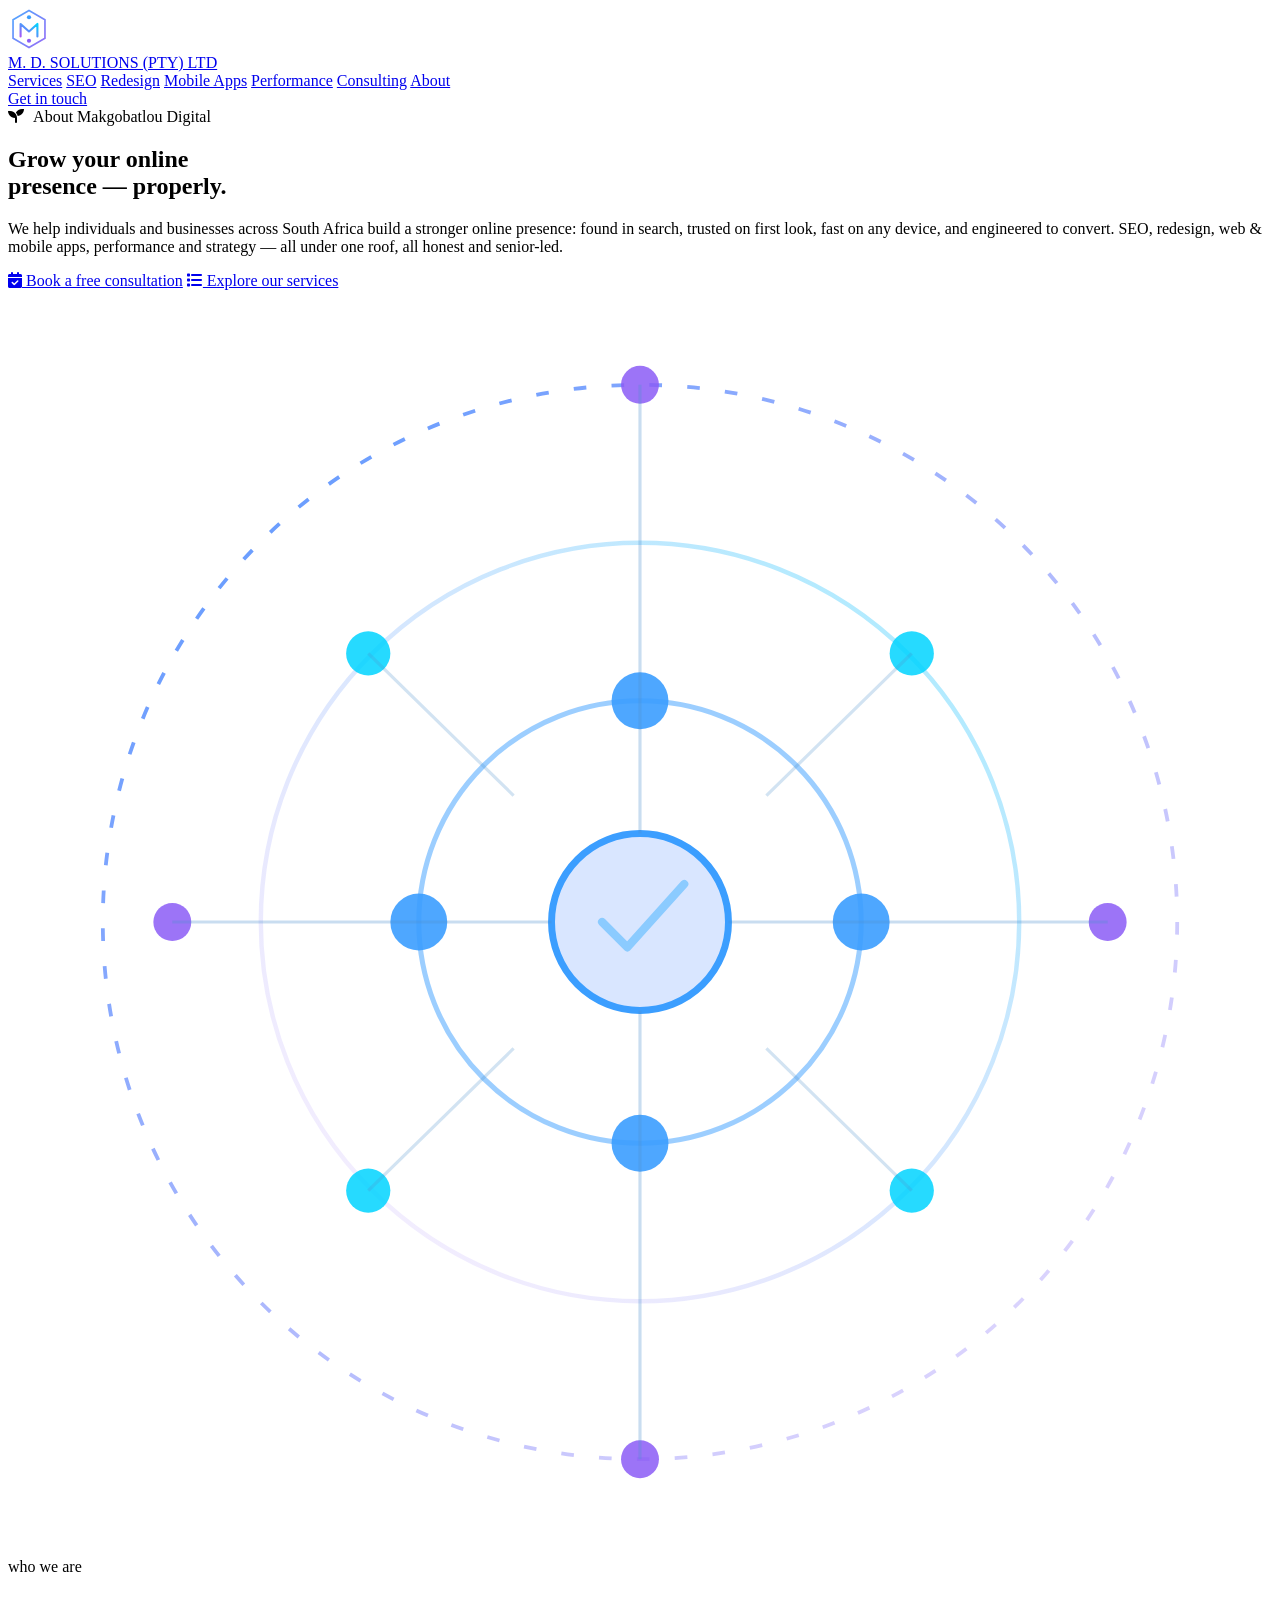
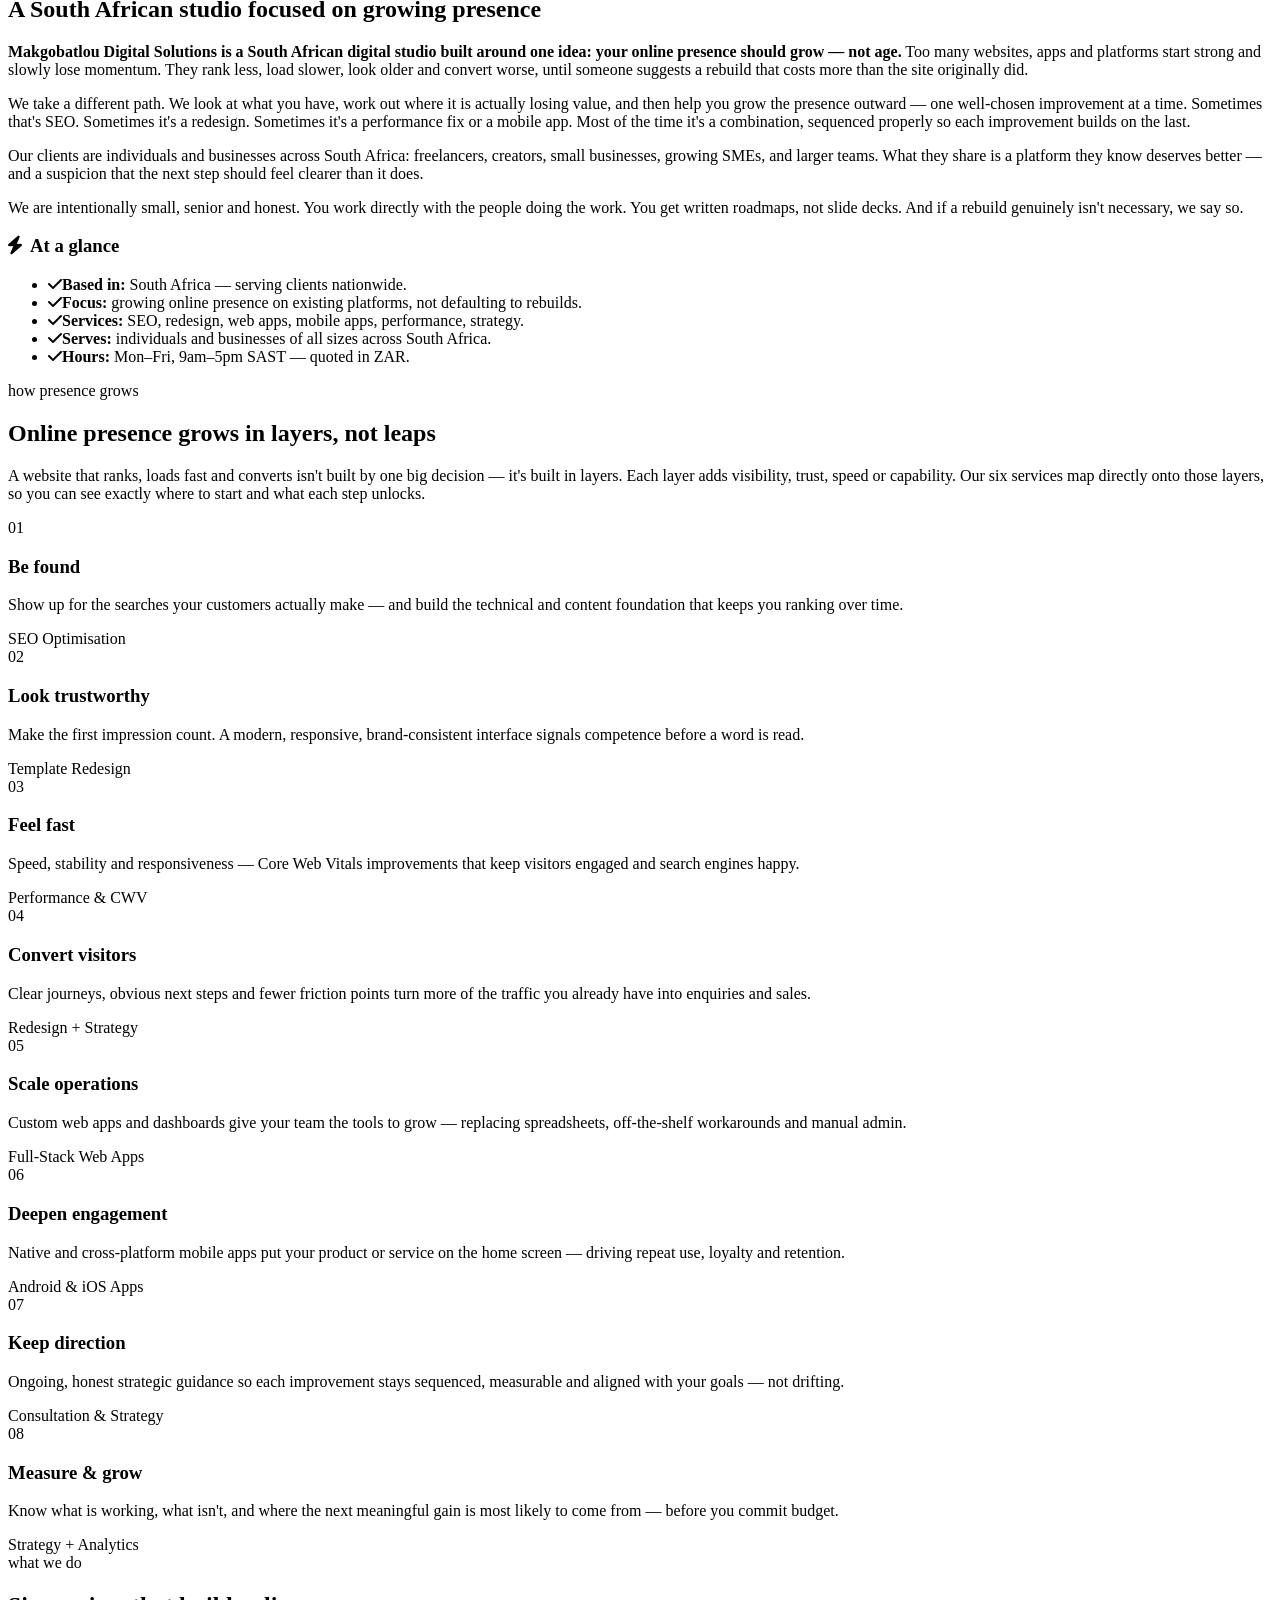
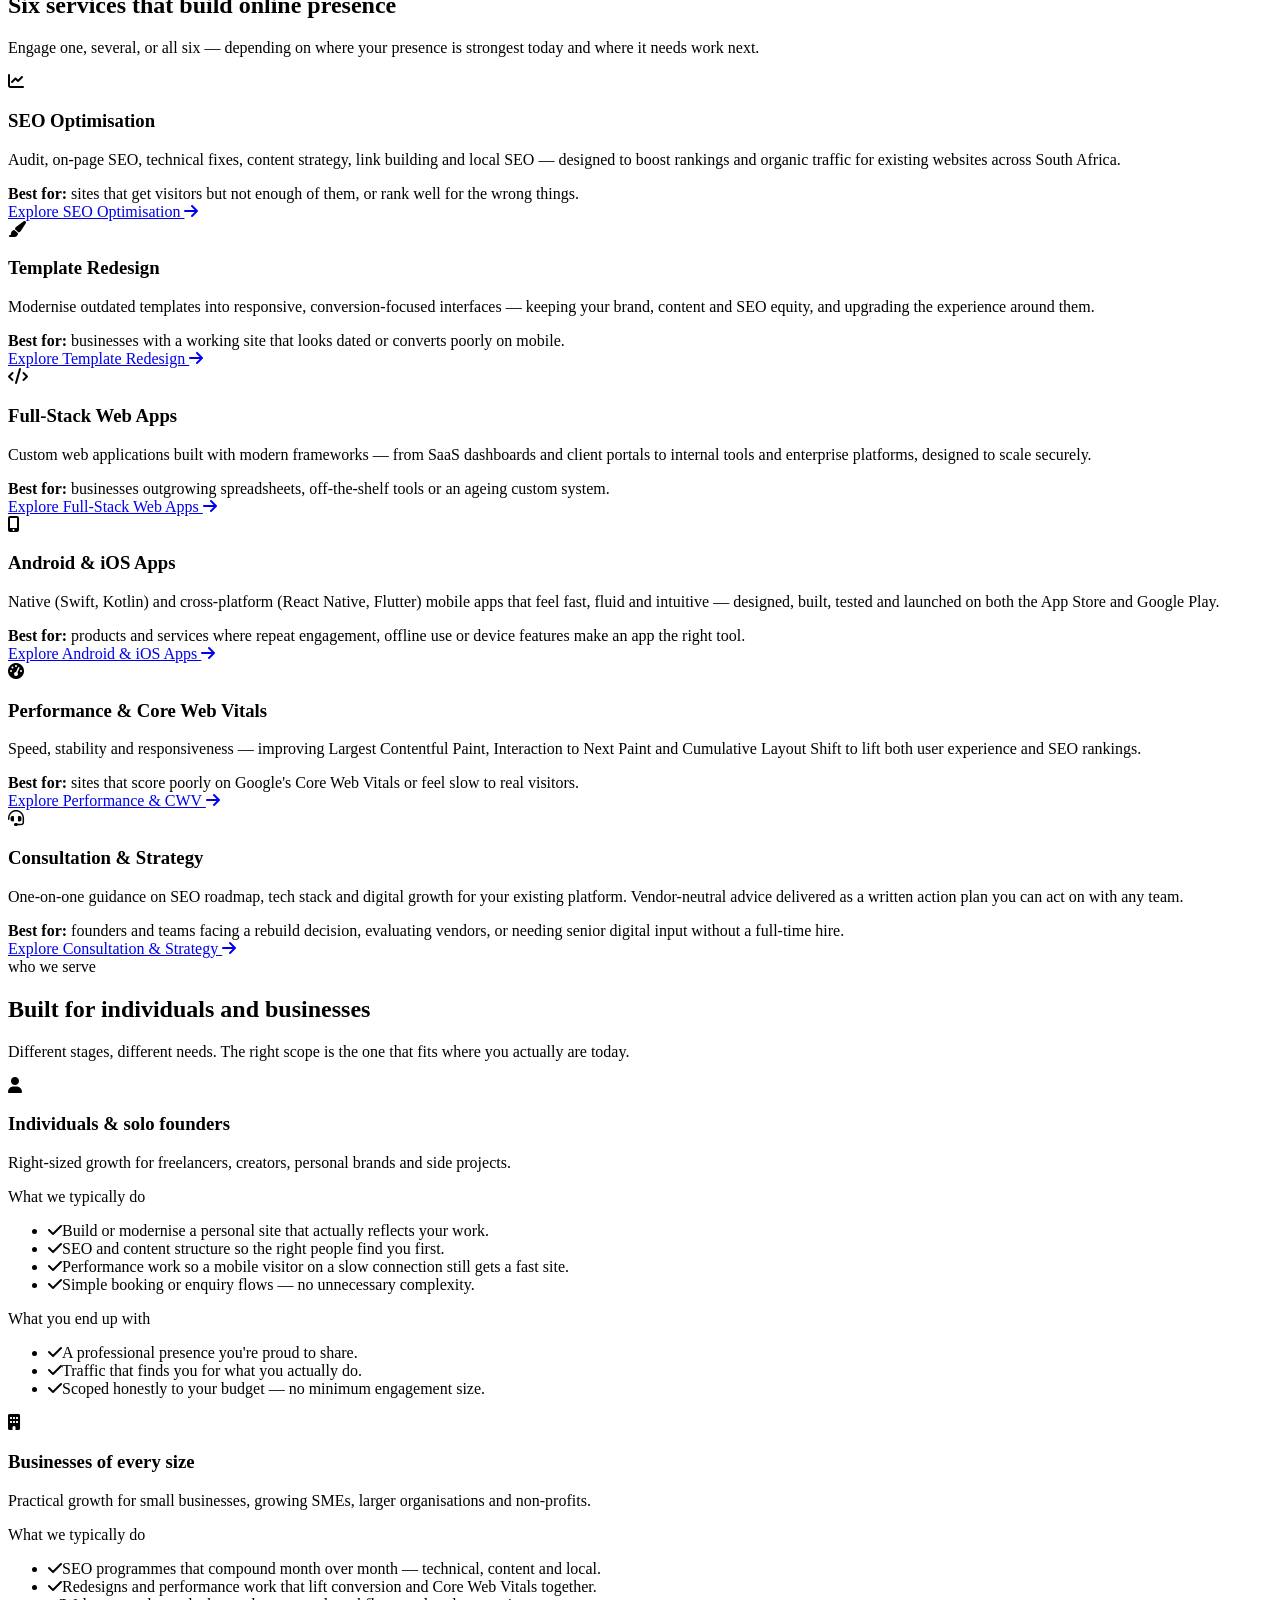
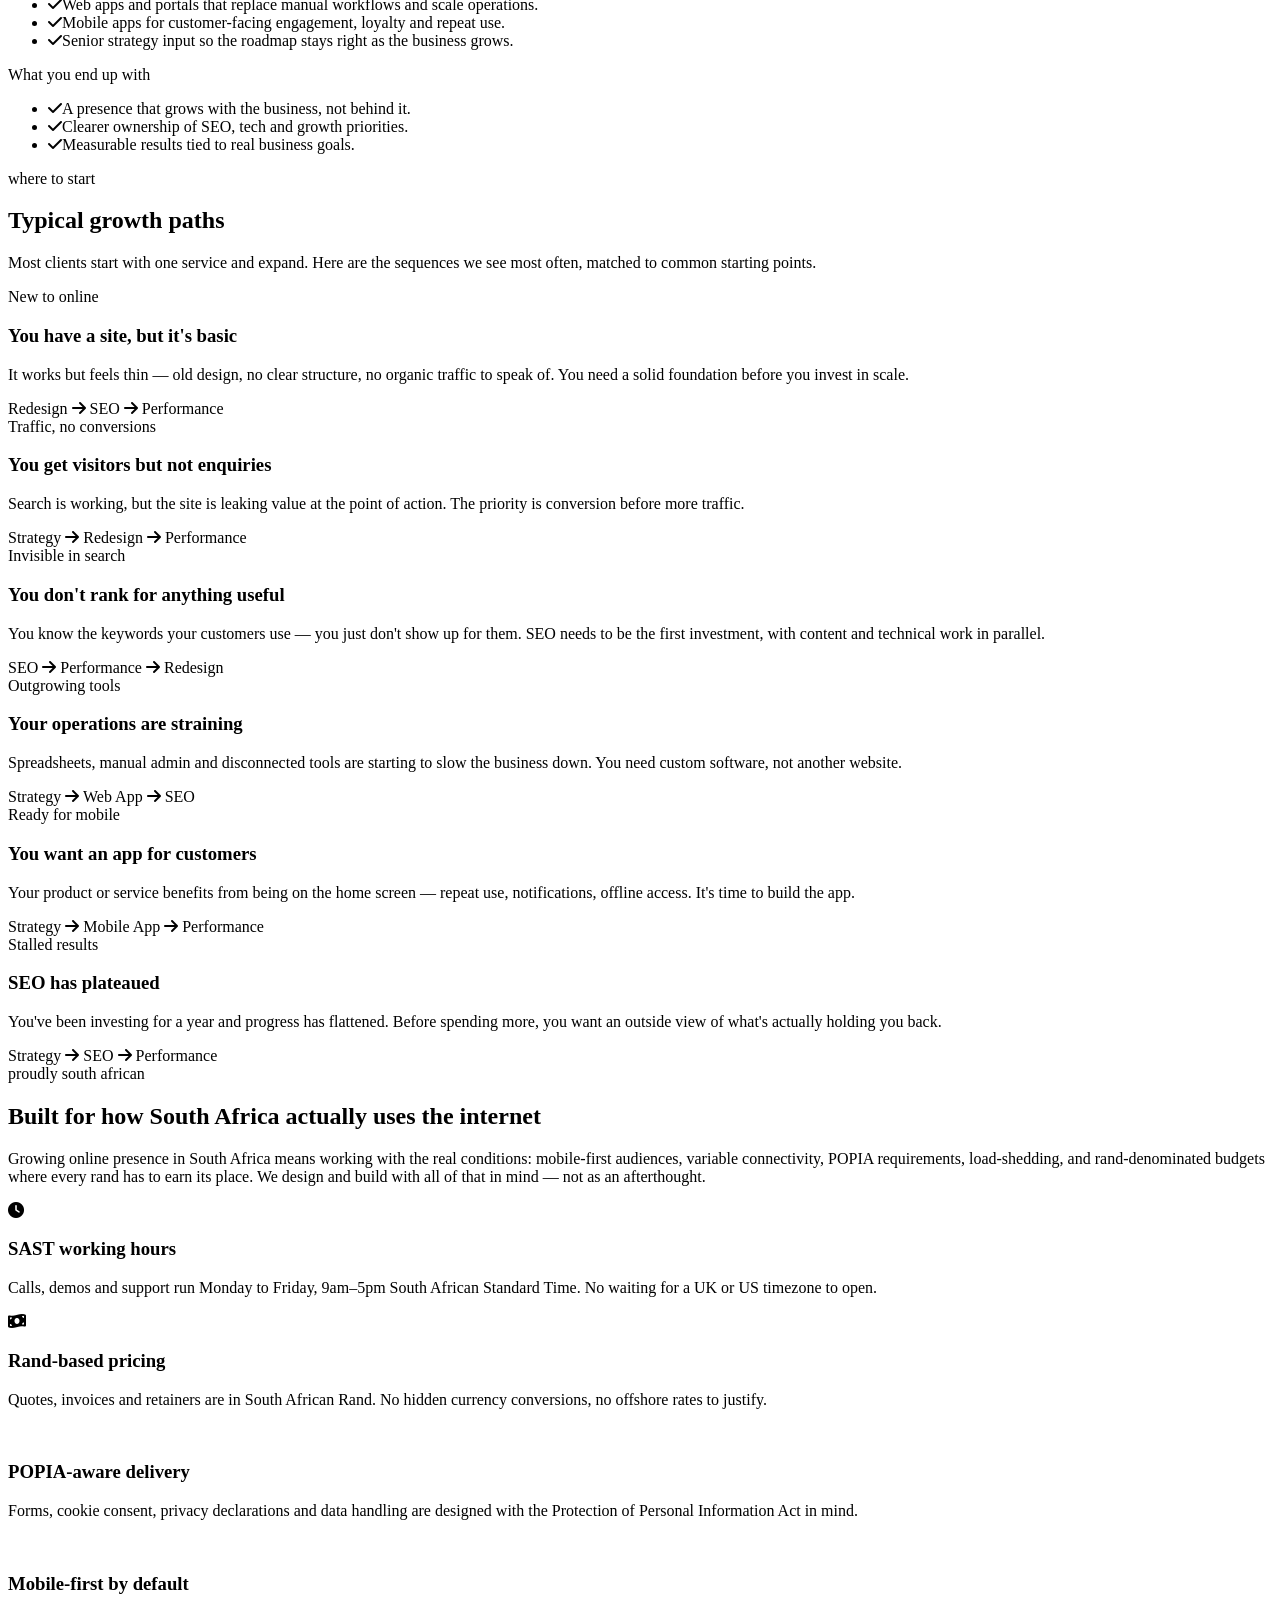
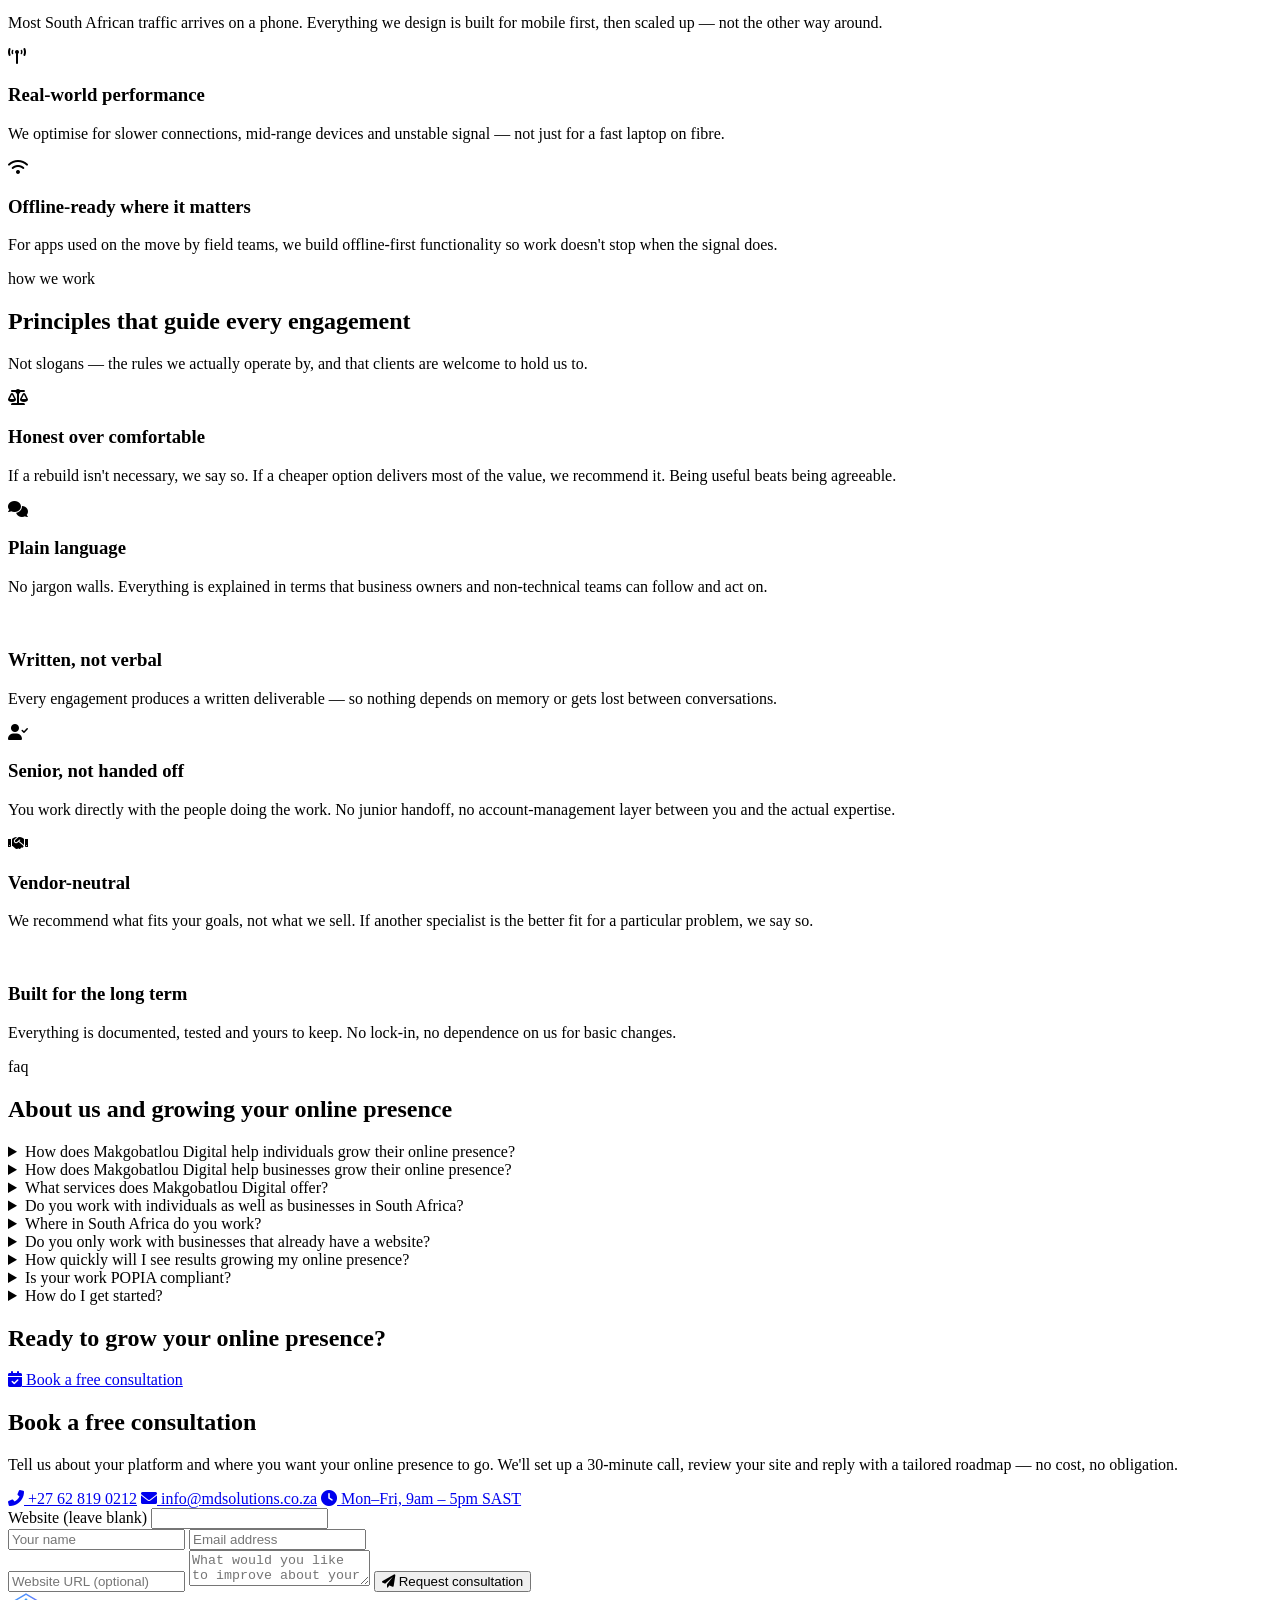
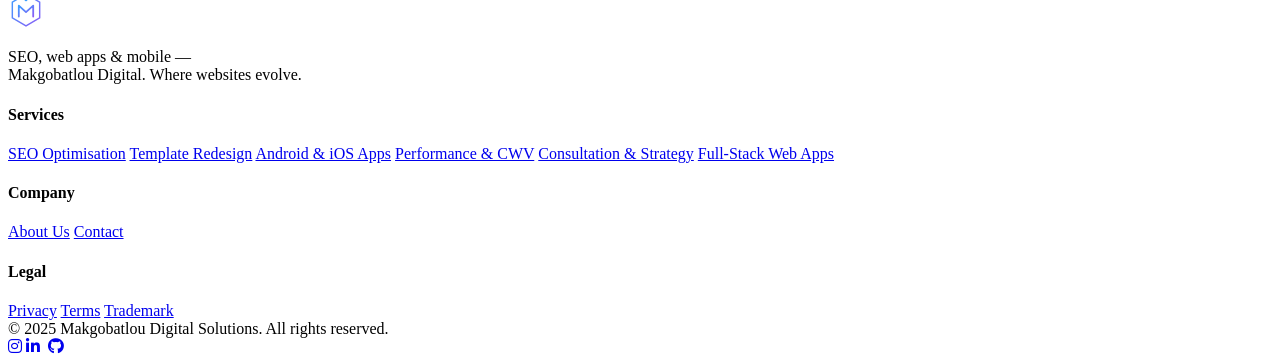
==== about-us.html @ 5294bc46 "Add files via upload" ====
<!DOCTYPE html>
<html lang="en">
<head>
  <meta charset="UTF-8">
  <meta name="viewport" content="width=device-width, initial-scale=1.0">

  <!-- ===== PRIMARY SEO ===== -->
  <title>M. D. SOLUTIONS | About Us | Grow Your Online Presence in South Africa </title>
  <meta name="description" content="Makgobatlou Digital helps individuals and businesses across South Africa grow their online presence — through SEO, redesign, web apps, mobile apps, performance and strategy. Honest advice, senior delivery, no unnecessary rebuilds.">
  <meta name="keywords" content="grow online presence South Africa, digital agency South Africa, SEO company South Africa, web development South Africa, mobile app development South Africa, online presence for small business South Africa, digital growth individuals businesses, Makgobatlou Digital">
  <meta name="author" content="Makgobatlou Digital Solutions">
  <meta name="robots" content="index, follow, max-image-preview:large, max-snippet:-1, max-video-preview:-1">
  <link rel="canonical" href="https://mdsolutions.co.za/about-us.html">
  <link rel="stylesheet" href="css/style.css">
  <meta name="theme-color" content="#080B12">

  <!-- ===== OPEN GRAPH ===== -->
  <meta property="og:type" content="website">
  <meta property="og:site_name" content="Makgobatlou Digital Solutions">
  <meta property="og:title" content="About Us — Grow Your Online Presence in South Africa">
  <meta property="og:description" content="We help individuals and businesses across South Africa grow their online presence through SEO, redesign, web apps, mobile apps, performance and strategy.">
  <meta property="og:url" content="https://mdsolutions.co.za/about-us.html">
  <meta property="og:image" content="https://mdsolutions.co.za/assets/og-about-us.jpg">
  <meta property="og:image:width" content="1200">
  <meta property="og:image:height" content="630">
  <meta property="og:image:alt" content="About Makgobatlou Digital — growing online presence for individuals and businesses in South Africa">
  <meta property="og:locale" content="en_ZA">

  <!-- ===== TWITTER CARD ===== -->
  <meta name="twitter:card" content="summary_large_image">
  <meta name="twitter:title" content="About Us — Grow Your Online Presence in South Africa">
  <meta name="twitter:description" content="SEO, redesign, web &amp; mobile apps, performance and strategy for individuals and businesses across South Africa.">
  <meta name="twitter:image" content="https://mdsolutions.co.za/assets/og-about-us.jpg">
  <meta name="twitter:image:alt" content="Makgobatlou Digital Solutions">

  <!-- ===== FONTS & ICONS ===== -->
  <link rel="preconnect" href="https://fonts.googleapis.com">
  <link rel="preconnect" href="https://fonts.gstatic.com" crossorigin>
  <link href="https://fonts.googleapis.com/css2?family=Inter:opsz,wght@14..32,400;14..32,500;14..32,600;14..32,700;14..32,800&display=swap" rel="stylesheet">
  <link rel="stylesheet" href="https://cdnjs.cloudflare.com/ajax/libs/font-awesome/6.0.0-beta3/css/all.min.css">    
   <link rel="stylesheet" href="css/style.css">
  <!-- ===== STRUCTURED DATA ===== -->
  <script type="application/ld+json">
  {
    "@context": "https://schema.org",
    "@graph": [
      {
        "@type": "Organization",
        "@id": "https://mdsolutions.co.za/#organization",
        "name": "Makgobatlou Digital Solutions",
        "alternateName": "Makgobatlou Digital",
        "url": "https://mdsolutions.co.za/",
        "logo": "https://mdsolutions.co.za/assets/logo.png",
        "email": "info@mdsolutions.co.za",
        "telephone": "+27-62-819-0212",
        "foundingDate": "2024",
        "description": "A South African digital studio helping individuals and businesses grow their online presence through SEO optimisation, template redesign, full-stack web apps, Android and iOS mobile apps, performance and Core Web Vitals optimisation, and one-on-one digital strategy consulting.",
        "slogan": "Where websites evolve — and online presence grows.",
        "areaServed": [
          { "@type": "Country", "name": "South Africa" },
          { "@type": "AdministrativeArea", "name": "Gauteng" },
          { "@type": "AdministrativeArea", "name": "Western Cape" },
          { "@type": "AdministrativeArea", "name": "KwaZulu-Natal" },
          { "@type": "AdministrativeArea", "name": "Eastern Cape" },
          { "@type": "AdministrativeArea", "name": "Free State" }
        ],
        "address": {
          "@type": "PostalAddress",
          "addressCountry": "ZA"
        },
        "contactPoint": [{
          "@type": "ContactPoint",
          "telephone": "+27-62-819-0212",
          "email": "info@mdsolutions.co.za",
          "contactType": "customer service",
          "areaServed": "ZA",
          "availableLanguage": ["en", "af"],
          "hoursAvailable": {
            "@type": "OpeningHoursSpecification",
            "dayOfWeek": ["Monday","Tuesday","Wednesday","Thursday","Friday"],
            "opens": "09:00",
            "closes": "17:00"
          }
        }]
      },
      {
        "@type": "WebSite",
        "@id": "https://mdsolutions.co.za/#website",
        "url": "https://mdsolutions.co.za/",
        "name": "Makgobatlou Digital Solutions",
        "publisher": { "@id": "https://mdsolutions.co.za/#organization" },
        "inLanguage": "en-ZA"
      },
      {
        "@type": "AboutPage",
        "@id": "https://mdsolutions.co.za/about-us.html#aboutpage",
        "url": "https://mdsolutions.co.za/about-us.html",
        "name": "About Us — Grow Your Online Presence in South Africa",
        "description": "Learn how Makgobatlou Digital helps individuals and businesses across South Africa grow their online presence through SEO, redesign, web apps, mobile apps, performance and strategy.",
        "isPartOf": { "@id": "https://mdsolutions.co.za/#website" },
        "about": { "@id": "https://mdsolutions.co.za/#organization" },
        "inLanguage": "en-ZA"
      },
      {
        "@type": "BreadcrumbList",
        "@id": "https://mdsolutions.co.za/about-us.html#breadcrumb",
        "itemListElement": [
          { "@type": "ListItem", "position": 1, "name": "Home", "item": "https://mdsolutions.co.za/" },
          { "@type": "ListItem", "position": 2, "name": "About Us", "item": "https://mdsolutions.co.za/about-us.html" }
        ]
      },
      {
        "@type": "Service",
        "@id": "https://mdsolutions.co.za/about-us.html#services",
        "name": "Online Presence Growth Services",
        "provider": { "@id": "https://mdsolutions.co.za/#organization" },
        "areaServed": "ZA",
        "audience": {
          "@type": "Audience",
          "audienceType": "Individuals, entrepreneurs, small businesses, SMEs and larger organisations in South Africa"
        },
        "hasOfferCatalog": {
          "@type": "OfferCatalog",
          "name": "Digital Services to Grow Online Presence",
          "itemListElement": [
            { "@type": "Offer", "itemOffered": { "@type": "Service", "name": "SEO Optimisation", "url": "https://mdsolutions.co.za/seo-optimisation.html" } },
            { "@type": "Offer", "itemOffered": { "@type": "Service", "name": "Template Redesign", "url": "https://mdsolutions.co.za/template-redesign.html" } },
            { "@type": "Offer", "itemOffered": { "@type": "Service", "name": "Full-Stack Web Apps" } },
            { "@type": "Offer", "itemOffered": { "@type": "Service", "name": "Android & iOS Apps", "url": "https://mdsolutions.co.za/mobile-apps.html" } },
            { "@type": "Offer", "itemOffered": { "@type": "Service", "name": "Performance & Core Web Vitals", "url": "https://mdsolutions.co.za/performance-core-web-vitals.html" } },
            { "@type": "Offer", "itemOffered": { "@type": "Service", "name": "Consultation & Strategy", "url": "https://mdsolutions.co.za/consultation-strategy.html" } }
          ]
        }
      },
      {
        "@type": "FAQPage",
        "@id": "https://mdsolutions.co.za/about-us.html#faq",
        "mainEntity": [
          {
            "@type": "Question",
            "name": "How does Makgobatlou Digital help individuals grow their online presence?",
            "acceptedAnswer": { "@type": "Answer", "text": "For individuals and solo entrepreneurs, we typically start with a stronger, faster personal website — SEO to help the right people find it, a clean redesign to make the first impression count, and performance work so visitors stay. Later we can add content strategy, app or booking functionality as the presence grows. Engagements are scoped to fit individual budgets, with no minimum business size." }
          },
          {
            "@type": "Question",
            "name": "How does Makgobatlou Digital help businesses grow their online presence?",
            "acceptedAnswer": { "@type": "Answer", "text": "For businesses, we work across the full online presence stack: SEO to be found, redesign to convert, web apps to scale operations, mobile apps for repeat engagement, performance work to keep visitors happy, and strategy to sequence it all. We start with a consultation and roadmap, then deliver the highest-impact work first." }
          },
          {
            "@type": "Question",
            "name": "What services does Makgobatlou Digital offer?",
            "acceptedAnswer": { "@type": "Answer", "text": "SEO optimisation, template redesign, full-stack web app development, Android and iOS app development, performance and Core Web Vitals optimisation, and one-on-one consultation and strategy. Each service can be engaged independently or combined as part of a broader growth plan." }
          },
          {
            "@type": "Question",
            "name": "Do you work with individuals as well as businesses in South Africa?",
            "acceptedAnswer": { "@type": "Answer", "text": "Yes. We work with freelancers, creators, solo entrepreneurs and personal brands as well as small businesses, growing SMEs, larger organisations and non-profits across South Africa. Each engagement is scoped to fit the client's stage, goals and budget." }
          },
          {
            "@type": "Question",
            "name": "Where in South Africa do you work?",
            "acceptedAnswer": { "@type": "Answer", "text": "We work with clients nationwide — including Gauteng, the Western Cape, KwaZulu-Natal, the Eastern Cape and the Free State. Most work is delivered remotely via video calls and shared documents, with in-person sessions arranged by appointment for clients who prefer them." }
          },
          {
            "@type": "Question",
            "name": "Do you only work with businesses that already have a website?",
            "acceptedAnswer": { "@type": "Answer", "text": "No. Most of our work focuses on improving existing platforms, but we also build new websites, web apps and mobile apps from scratch when that is genuinely the right path. If you do not have a site yet, a free consultation will help clarify what you need first and what can wait." }
          },
          {
            "@type": "Question",
            "name": "How quickly will I see results growing my online presence?",
            "acceptedAnswer": { "@type": "Answer", "text": "Design, speed and conversion improvements are often visible within weeks. SEO changes typically show meaningful movement in 3 to 6 months, depending on competition and the site's current health. App and web-app builds take 8 to 16 weeks depending on scope. We are honest about timelines up front." }
          },
          {
            "@type": "Question",
            "name": "Is your work POPIA compliant?",
            "acceptedAnswer": { "@type": "Answer", "text": "Yes. All work we deliver — websites, apps, forms and data handling — is designed with the Protection of Personal Information Act (POPIA) in mind, from privacy declarations and cookie consent to secure storage of personal information and adherence to data-minimisation principles." }
          },
          {
            "@type": "Question",
            "name": "How do I get started?",
            "acceptedAnswer": { "@type": "Answer", "text": "Book a free 30-minute consultation through our website, call +27 62 819 0212, or email info@mdsolutions.co.za. There is no cost and no obligation. The first call is used to understand your platform, where you want to take your online presence, and whether we are the right fit." }
          }
        ]
      }
    ]
  }
  </script>


</head>
<body>
  <div class="bg-glow" aria-hidden="true"></div>

  <!-- ===== HEADER ===== -->
  <header>
    <div class="container">
      <nav class="navbar" aria-label="Primary navigation">
        <a href="index.html" class="logo" aria-label="Makgobatlou Digital Solutions home">
          <div class="logo-mark">
            <svg width="42" height="42" viewBox="0 0 100 100" fill="none" xmlns="http://www.w3.org/2000/svg" role="img" aria-label="Makgobatlou Digital logo">
              <defs>
                <linearGradient id="logoGrad" x1="0%" y1="0%" x2="100%" y2="100%">
                  <stop offset="0%" stop-color="#3B9EFF" />
                  <stop offset="100%" stop-color="#8B5CF6" />
                </linearGradient>
                <linearGradient id="logoGrad2" x1="100%" y1="0%" x2="0%" y2="100%">
                  <stop offset="0%" stop-color="#00D4FF" />
                  <stop offset="100%" stop-color="#A855F7" />
                </linearGradient>
              </defs>
              <path d="M50 6 L88 28 L88 72 L50 94 L12 72 L12 28 Z" stroke="url(#logoGrad)" stroke-width="4" fill="none" opacity="0.9"/>
              <path d="M30 68 L30 38 L50 56 L70 38 L70 68" stroke="url(#logoGrad2)" stroke-width="5" stroke-linecap="round" stroke-linejoin="round" fill="none"/>
              <circle cx="50" cy="22" r="5" fill="#3B9EFF" />
              <circle cx="50" cy="78" r="5" fill="#8B5CF6" />
            </svg>
          </div>
          <div class="logo-text">
            M. D. SOLUTIONS (PTY) LTD
          </div>
        </a>
        <div class="nav-links">
          <a href="index.html#services">Services</a>
          <a href="seo-optimisation.html">SEO</a>
          <a href="template-redesign.html">Redesign</a>
          <a href="mobile-apps.html">Mobile Apps</a>
          <a href="performance-core-web-vitals.html">Performance</a>
          <a href="consultation-strategy.html">Consulting</a>
          <a href="about-us.html">About</a>
        </div>
        <a href="index.html#consult" class="btn-outline">Get in touch</a>
      </nav>
    </div>
  </header>

  <main>
    <!-- ===== HERO ===== -->
    <div class="container">
      <section class="ab-hero" aria-labelledby="ab-hero-title">
        <div class="ab-hero-content">
          <div class="ab-hero-badge">
            <i class="fas fa-seedling" aria-hidden="true" style="margin-right: 6px;"></i> About Makgobatlou Digital
          </div>
          <h1 class="ab-hero-title" id="ab-hero-title">
            <span class="gradient-text">Grow your online</span><br>
            presence — properly.
          </h1>
          <p class="ab-hero-desc">
            We help individuals and businesses across South Africa build a stronger online presence: found in search, trusted on first look, fast on any device, and engineered to convert. SEO, redesign, web &amp; mobile apps, performance and strategy — all under one roof, all honest and senior-led.
          </p>
          <div class="hero-buttons">
            <a href="index.html#consult" class="btn-primary"><i class="fas fa-calendar-check" aria-hidden="true"></i> Book a free consultation</a>
            <a href="#services" class="btn-secondary"><i class="fas fa-list" aria-hidden="true"></i> Explore our services</a>
          </div>
        </div>
        <div class="ab-hero-visual">
          <svg class="ab-hero-svg" viewBox="0 0 400 400" fill="none" xmlns="http://www.w3.org/2000/svg" role="img" aria-label="Illustration of an online presence growing outward from a central point through search, design, app, performance and strategy layers">
            <defs>
              <linearGradient id="abGrad1" x1="0" y1="0" x2="1" y2="1">
                <stop offset="0%" stop-color="#0066FF" stop-opacity="0.7"/>
                <stop offset="100%" stop-color="#8B5CF6" stop-opacity="0.2"/>
              </linearGradient>
              <linearGradient id="abGrad2" x1="1" y1="0" x2="0" y2="1">
                <stop offset="0%" stop-color="#00D4FF" stop-opacity="0.5"/>
                <stop offset="100%" stop-color="#A855F7" stop-opacity="0.1"/>
              </linearGradient>
            </defs>
            <!-- three growth rings -->
            <circle cx="200" cy="200" r="170" stroke="url(#abGrad1)" stroke-width="1.2" fill="none" stroke-dasharray="4 8"/>
            <circle cx="200" cy="200" r="120" stroke="url(#abGrad2)" stroke-width="1.4" fill="none" opacity="0.75"/>
            <circle cx="200" cy="200" r="70" stroke="#3B9EFF" stroke-width="1.6" fill="none" opacity="0.5"/>
            <!-- core -->
            <circle cx="200" cy="200" r="28" fill="rgba(0,90,255,0.15)" stroke="#3B9EFF" stroke-width="2.2"/>
            <path d="M188 200 L196 208 L214 188" stroke="#8BCBFF" stroke-width="2.6" stroke-linecap="round" stroke-linejoin="round" fill="none"/>
            <!-- inner ring nodes -->
            <circle cx="200" cy="130" r="9" fill="#3B9EFF" opacity="0.9"/>
            <circle cx="270" cy="200" r="9" fill="#3B9EFF" opacity="0.9"/>
            <circle cx="200" cy="270" r="9" fill="#3B9EFF" opacity="0.9"/>
            <circle cx="130" cy="200" r="9" fill="#3B9EFF" opacity="0.9"/>
            <!-- middle ring nodes -->
            <circle cx="286" cy="115" r="7" fill="#00D4FF" opacity="0.85"/>
            <circle cx="286" cy="285" r="7" fill="#00D4FF" opacity="0.85"/>
            <circle cx="114" cy="285" r="7" fill="#00D4FF" opacity="0.85"/>
            <circle cx="114" cy="115" r="7" fill="#00D4FF" opacity="0.85"/>
            <!-- outer ring nodes -->
            <circle cx="200" cy="30" r="6" fill="#8B5CF6" opacity="0.85"/>
            <circle cx="348" cy="200" r="6" fill="#8B5CF6" opacity="0.85"/>
            <circle cx="200" cy="370" r="6" fill="#8B5CF6" opacity="0.85"/>
            <circle cx="52" cy="200" r="6" fill="#8B5CF6" opacity="0.85"/>
            <!-- radial lines -->
            <path d="M200 172 L200 30 M228 200 L348 200 M200 228 L200 370 M172 200 L52 200"
                  stroke="#4D8FCC" stroke-width="1" opacity="0.3"/>
            <path d="M240 160 L286 115 M240 240 L286 285 M160 240 L114 285 M160 160 L114 115"
                  stroke="#4D8FCC" stroke-width="1" opacity="0.25"/>
          </svg>
        </div>
      </section>
    </div>

    <!-- ===== STORY ===== -->
    <div class="container">
      <section class="story-section" aria-labelledby="story-title">
        <div class="section-label">who we are</div>
        <h2 class="section-title" id="story-title">A South African studio focused on growing presence</h2>
        <div class="story-grid">
          <div class="story-text">
            <p>
              <strong>Makgobatlou Digital Solutions is a South African digital studio built around one idea: your online presence should grow — not age.</strong> Too many websites, apps and platforms start strong and slowly lose momentum. They rank less, load slower, look older and convert worse, until someone suggests a rebuild that costs more than the site originally did.
            </p>
            <p>
              We take a different path. We look at what you have, work out where it is actually losing value, and then help you grow the presence outward — one well-chosen improvement at a time. Sometimes that's SEO. Sometimes it's a redesign. Sometimes it's a performance fix or a mobile app. Most of the time it's a combination, sequenced properly so each improvement builds on the last.
            </p>
            <p>
              Our clients are individuals and businesses across South Africa: freelancers, creators, small businesses, growing SMEs, and larger teams. What they share is a platform they know deserves better — and a suspicion that the next step should feel clearer than it does.
            </p>
            <p>
              We are intentionally small, senior and honest. You work directly with the people doing the work. You get written roadmaps, not slide decks. And if a rebuild genuinely isn't necessary, we say so.
            </p>
          </div>
          <aside class="story-aside" aria-label="Company at a glance">
            <h3><i class="fas fa-bolt" aria-hidden="true" style="margin-right:8px;"></i>At a glance</h3>
            <ul>
              <li><i class="fas fa-check" aria-hidden="true"></i><span><strong>Based in:</strong> South Africa — serving clients nationwide.</span></li>
              <li><i class="fas fa-check" aria-hidden="true"></i><span><strong>Focus:</strong> growing online presence on existing platforms, not defaulting to rebuilds.</span></li>
              <li><i class="fas fa-check" aria-hidden="true"></i><span><strong>Services:</strong> SEO, redesign, web apps, mobile apps, performance, strategy.</span></li>
              <li><i class="fas fa-check" aria-hidden="true"></i><span><strong>Serves:</strong> individuals and businesses of all sizes across South Africa.</span></li>
              <li><i class="fas fa-check" aria-hidden="true"></i><span><strong>Hours:</strong> Mon–Fri, 9am–5pm SAST — quoted in ZAR.</span></li>
            </ul>
          </aside>
        </div>
      </section>
    </div>

    <!-- ===== GROWTH FRAMEWORK ===== -->
    <div class="container">
      <section class="framework-section" aria-labelledby="framework-title">
        <div class="framework-intro">
          <div class="section-label">how presence grows</div>
          <h2 id="framework-title">Online presence grows in layers, not leaps</h2>
          <p>
            A website that ranks, loads fast and converts isn't built by one big decision — it's built in layers. Each layer adds visibility, trust, speed or capability. Our six services map directly onto those layers, so you can see exactly where to start and what each step unlocks.
          </p>
        </div>
        <div class="framework-grid">
          <article class="framework-step">
            <div class="framework-step-number" aria-hidden="true">01</div>
            <h3>Be found</h3>
            <p>Show up for the searches your customers actually make — and build the technical and content foundation that keeps you ranking over time.</p>
            <span class="step-service">SEO Optimisation</span>
          </article>
          <article class="framework-step">
            <div class="framework-step-number" aria-hidden="true">02</div>
            <h3>Look trustworthy</h3>
            <p>Make the first impression count. A modern, responsive, brand-consistent interface signals competence before a word is read.</p>
            <span class="step-service">Template Redesign</span>
          </article>
          <article class="framework-step">
            <div class="framework-step-number" aria-hidden="true">03</div>
            <h3>Feel fast</h3>
            <p>Speed, stability and responsiveness — Core Web Vitals improvements that keep visitors engaged and search engines happy.</p>
            <span class="step-service">Performance &amp; CWV</span>
          </article>
          <article class="framework-step">
            <div class="framework-step-number" aria-hidden="true">04</div>
            <h3>Convert visitors</h3>
            <p>Clear journeys, obvious next steps and fewer friction points turn more of the traffic you already have into enquiries and sales.</p>
            <span class="step-service">Redesign + Strategy</span>
          </article>
          <article class="framework-step">
            <div class="framework-step-number" aria-hidden="true">05</div>
            <h3>Scale operations</h3>
            <p>Custom web apps and dashboards give your team the tools to grow — replacing spreadsheets, off-the-shelf workarounds and manual admin.</p>
            <span class="step-service">Full-Stack Web Apps</span>
          </article>
          <article class="framework-step">
            <div class="framework-step-number" aria-hidden="true">06</div>
            <h3>Deepen engagement</h3>
            <p>Native and cross-platform mobile apps put your product or service on the home screen — driving repeat use, loyalty and retention.</p>
            <span class="step-service">Android &amp; iOS Apps</span>
          </article>
          <article class="framework-step">
            <div class="framework-step-number" aria-hidden="true">07</div>
            <h3>Keep direction</h3>
            <p>Ongoing, honest strategic guidance so each improvement stays sequenced, measurable and aligned with your goals — not drifting.</p>
            <span class="step-service">Consultation &amp; Strategy</span>
          </article>
          <article class="framework-step">
            <div class="framework-step-number" aria-hidden="true">08</div>
            <h3>Measure &amp; grow</h3>
            <p>Know what is working, what isn't, and where the next meaningful gain is most likely to come from — before you commit budget.</p>
            <span class="step-service">Strategy + Analytics</span>
          </article>
        </div>
      </section>
    </div>

    <!-- ===== SERVICES ===== -->
    <div class="container" id="services">
      <section class="services-section" aria-labelledby="services-title">
        <div class="section-label">what we do</div>
        <h2 class="section-title" id="services-title">Six services that build online presence</h2>
        <p class="section-subtitle">
          Engage one, several, or all six — depending on where your presence is strongest today and where it needs work next.
        </p>
        <div class="services-grid">
          <article class="service-block">
            <div class="service-block-head">
              <div class="service-block-icon"><i class="fas fa-chart-line" aria-hidden="true"></i></div>
              <h3>SEO Optimisation</h3>
            </div>
            <p>Audit, on-page SEO, technical fixes, content strategy, link building and local SEO — designed to boost rankings and organic traffic for existing websites across South Africa.</p>
            <div class="service-block-meta"><strong>Best for:</strong> sites that get visitors but not enough of them, or rank well for the wrong things.</div>
            <a href="seo-optimisation.html" class="service-link">Explore SEO Optimisation <i class="fas fa-arrow-right" aria-hidden="true"></i></a>
          </article>

          <article class="service-block">
            <div class="service-block-head">
              <div class="service-block-icon"><i class="fas fa-paint-brush" aria-hidden="true"></i></div>
              <h3>Template Redesign</h3>
            </div>
            <p>Modernise outdated templates into responsive, conversion-focused interfaces — keeping your brand, content and SEO equity, and upgrading the experience around them.</p>
            <div class="service-block-meta"><strong>Best for:</strong> businesses with a working site that looks dated or converts poorly on mobile.</div>
            <a href="template-redesign.html" class="service-link">Explore Template Redesign <i class="fas fa-arrow-right" aria-hidden="true"></i></a>
          </article>

          <article class="service-block">
            <div class="service-block-head">
              <div class="service-block-icon"><i class="fas fa-code" aria-hidden="true"></i></div>
              <h3>Full-Stack Web Apps</h3>
            </div>
            <p>Custom web applications built with modern frameworks — from SaaS dashboards and client portals to internal tools and enterprise platforms, designed to scale securely.</p>
            <div class="service-block-meta"><strong>Best for:</strong> businesses outgrowing spreadsheets, off-the-shelf tools or an ageing custom system.</div>
            <a href="index.html#services" class="service-link">Explore Full-Stack Web Apps <i class="fas fa-arrow-right" aria-hidden="true"></i></a>
          </article>

          <article class="service-block">
            <div class="service-block-head">
              <div class="service-block-icon"><i class="fas fa-mobile-alt" aria-hidden="true"></i></div>
              <h3>Android &amp; iOS Apps</h3>
            </div>
            <p>Native (Swift, Kotlin) and cross-platform (React Native, Flutter) mobile apps that feel fast, fluid and intuitive — designed, built, tested and launched on both the App Store and Google Play.</p>
            <div class="service-block-meta"><strong>Best for:</strong> products and services where repeat engagement, offline use or device features make an app the right tool.</div>
            <a href="mobile-apps.html" class="service-link">Explore Android &amp; iOS Apps <i class="fas fa-arrow-right" aria-hidden="true"></i></a>
          </article>

          <article class="service-block">
            <div class="service-block-head">
              <div class="service-block-icon"><i class="fas fa-gauge-high" aria-hidden="true"></i></div>
              <h3>Performance &amp; Core Web Vitals</h3>
            </div>
            <p>Speed, stability and responsiveness — improving Largest Contentful Paint, Interaction to Next Paint and Cumulative Layout Shift to lift both user experience and SEO rankings.</p>
            <div class="service-block-meta"><strong>Best for:</strong> sites that score poorly on Google's Core Web Vitals or feel slow to real visitors.</div>
            <a href="performance-core-web-vitals.html" class="service-link">Explore Performance &amp; CWV <i class="fas fa-arrow-right" aria-hidden="true"></i></a>
          </article>

          <article class="service-block">
            <div class="service-block-head">
              <div class="service-block-icon"><i class="fas fa-headset" aria-hidden="true"></i></div>
              <h3>Consultation &amp; Strategy</h3>
            </div>
            <p>One-on-one guidance on SEO roadmap, tech stack and digital growth for your existing platform. Vendor-neutral advice delivered as a written action plan you can act on with any team.</p>
            <div class="service-block-meta"><strong>Best for:</strong> founders and teams facing a rebuild decision, evaluating vendors, or needing senior digital input without a full-time hire.</div>
            <a href="consultation-strategy.html" class="service-link">Explore Consultation &amp; Strategy <i class="fas fa-arrow-right" aria-hidden="true"></i></a>
          </article>
        </div>
      </section>
    </div>

    <!-- ===== WHO WE SERVE ===== -->
    <div class="container">
      <section class="serve-section" aria-labelledby="serve-title">
        <div class="section-label">who we serve</div>
        <h2 class="section-title" id="serve-title">Built for individuals and businesses</h2>
        <p class="section-subtitle">
          Different stages, different needs. The right scope is the one that fits where you actually are today.
        </p>
        <div class="serve-grid">
          <article class="serve-card individuals">
            <div class="serve-head">
              <i class="fas fa-user" aria-hidden="true"></i>
              <h3>Individuals &amp; solo founders</h3>
            </div>
            <p class="serve-tagline">Right-sized growth for freelancers, creators, personal brands and side projects.</p>
            <div class="serve-subhead">What we typically do</div>
            <ul class="serve-list">
              <li><i class="fas fa-check" aria-hidden="true"></i><span>Build or modernise a personal site that actually reflects your work.</span></li>
              <li><i class="fas fa-check" aria-hidden="true"></i><span>SEO and content structure so the right people find you first.</span></li>
              <li><i class="fas fa-check" aria-hidden="true"></i><span>Performance work so a mobile visitor on a slow connection still gets a fast site.</span></li>
              <li><i class="fas fa-check" aria-hidden="true"></i><span>Simple booking or enquiry flows — no unnecessary complexity.</span></li>
            </ul>
            <div class="serve-subhead">What you end up with</div>
            <ul class="serve-list">
              <li><i class="fas fa-check" aria-hidden="true"></i><span>A professional presence you're proud to share.</span></li>
              <li><i class="fas fa-check" aria-hidden="true"></i><span>Traffic that finds you for what you actually do.</span></li>
              <li><i class="fas fa-check" aria-hidden="true"></i><span>Scoped honestly to your budget — no minimum engagement size.</span></li>
            </ul>
          </article>

          <article class="serve-card businesses">
            <div class="serve-head">
              <i class="fas fa-building" aria-hidden="true"></i>
              <h3>Businesses of every size</h3>
            </div>
            <p class="serve-tagline">Practical growth for small businesses, growing SMEs, larger organisations and non-profits.</p>
            <div class="serve-subhead">What we typically do</div>
            <ul class="serve-list">
              <li><i class="fas fa-check" aria-hidden="true"></i><span>SEO programmes that compound month over month — technical, content and local.</span></li>
              <li><i class="fas fa-check" aria-hidden="true"></i><span>Redesigns and performance work that lift conversion and Core Web Vitals together.</span></li>
              <li><i class="fas fa-check" aria-hidden="true"></i><span>Web apps and portals that replace manual workflows and scale operations.</span></li>
              <li><i class="fas fa-check" aria-hidden="true"></i><span>Mobile apps for customer-facing engagement, loyalty and repeat use.</span></li>
              <li><i class="fas fa-check" aria-hidden="true"></i><span>Senior strategy input so the roadmap stays right as the business grows.</span></li>
            </ul>
            <div class="serve-subhead">What you end up with</div>
            <ul class="serve-list">
              <li><i class="fas fa-check" aria-hidden="true"></i><span>A presence that grows with the business, not behind it.</span></li>
              <li><i class="fas fa-check" aria-hidden="true"></i><span>Clearer ownership of SEO, tech and growth priorities.</span></li>
              <li><i class="fas fa-check" aria-hidden="true"></i><span>Measurable results tied to real business goals.</span></li>
            </ul>
          </article>
        </div>
      </section>
    </div>

    <!-- ===== GROWTH PATHS ===== -->
    <div class="container">
      <section class="paths-section" aria-labelledby="paths-title">
        <div class="section-label">where to start</div>
        <h2 class="section-title" id="paths-title">Typical growth paths</h2>
        <p class="section-subtitle">
          Most clients start with one service and expand. Here are the sequences we see most often, matched to common starting points.
        </p>
        <div class="paths-grid">
          <article class="path-card">
            <span class="path-tag">New to online</span>
            <h3>You have a site, but it's basic</h3>
            <p>It works but feels thin — old design, no clear structure, no organic traffic to speak of. You need a solid foundation before you invest in scale.</p>
            <div class="path-sequence">
              <span class="path-chip">Redesign</span>
              <span class="path-arrow"><i class="fas fa-arrow-right" aria-hidden="true"></i></span>
              <span class="path-chip">SEO</span>
              <span class="path-arrow"><i class="fas fa-arrow-right" aria-hidden="true"></i></span>
              <span class="path-chip">Performance</span>
            </div>
          </article>

          <article class="path-card">
            <span class="path-tag">Traffic, no conversions</span>
            <h3>You get visitors but not enquiries</h3>
            <p>Search is working, but the site is leaking value at the point of action. The priority is conversion before more traffic.</p>
            <div class="path-sequence">
              <span class="path-chip">Strategy</span>
              <span class="path-arrow"><i class="fas fa-arrow-right" aria-hidden="true"></i></span>
              <span class="path-chip">Redesign</span>
              <span class="path-arrow"><i class="fas fa-arrow-right" aria-hidden="true"></i></span>
              <span class="path-chip">Performance</span>
            </div>
          </article>

          <article class="path-card">
            <span class="path-tag">Invisible in search</span>
            <h3>You don't rank for anything useful</h3>
            <p>You know the keywords your customers use — you just don't show up for them. SEO needs to be the first investment, with content and technical work in parallel.</p>
            <div class="path-sequence">
              <span class="path-chip">SEO</span>
              <span class="path-arrow"><i class="fas fa-arrow-right" aria-hidden="true"></i></span>
              <span class="path-chip">Performance</span>
              <span class="path-arrow"><i class="fas fa-arrow-right" aria-hidden="true"></i></span>
              <span class="path-chip">Redesign</span>
            </div>
          </article>

          <article class="path-card">
            <span class="path-tag">Outgrowing tools</span>
            <h3>Your operations are straining</h3>
            <p>Spreadsheets, manual admin and disconnected tools are starting to slow the business down. You need custom software, not another website.</p>
            <div class="path-sequence">
              <span class="path-chip">Strategy</span>
              <span class="path-arrow"><i class="fas fa-arrow-right" aria-hidden="true"></i></span>
              <span class="path-chip">Web App</span>
              <span class="path-arrow"><i class="fas fa-arrow-right" aria-hidden="true"></i></span>
              <span class="path-chip">SEO</span>
            </div>
          </article>

          <article class="path-card">
            <span class="path-tag">Ready for mobile</span>
            <h3>You want an app for customers</h3>
            <p>Your product or service benefits from being on the home screen — repeat use, notifications, offline access. It's time to build the app.</p>
            <div class="path-sequence">
              <span class="path-chip">Strategy</span>
              <span class="path-arrow"><i class="fas fa-arrow-right" aria-hidden="true"></i></span>
              <span class="path-chip">Mobile App</span>
              <span class="path-arrow"><i class="fas fa-arrow-right" aria-hidden="true"></i></span>
              <span class="path-chip">Performance</span>
            </div>
          </article>

          <article class="path-card">
            <span class="path-tag">Stalled results</span>
            <h3>SEO has plateaued</h3>
            <p>You've been investing for a year and progress has flattened. Before spending more, you want an outside view of what's actually holding you back.</p>
            <div class="path-sequence">
              <span class="path-chip">Strategy</span>
              <span class="path-arrow"><i class="fas fa-arrow-right" aria-hidden="true"></i></span>
              <span class="path-chip">SEO</span>
              <span class="path-arrow"><i class="fas fa-arrow-right" aria-hidden="true"></i></span>
              <span class="path-chip">Performance</span>
            </div>
          </article>
        </div>
      </section>
    </div>

    <!-- ===== SOUTH AFRICA FOCUS ===== -->
    <div class="container">
      <section class="sa-section" aria-labelledby="sa-title">
        <div class="sa-banner">
          <div class="section-label">proudly south african</div>
          <h2 id="sa-title">Built for how South Africa actually uses the internet</h2>
          <p>
            Growing online presence in South Africa means working with the real conditions: mobile-first audiences, variable connectivity, POPIA requirements, load-shedding, and rand-denominated budgets where every rand has to earn its place. We design and build with all of that in mind — not as an afterthought.
          </p>
        </div>
        <div class="sa-grid">
          <article class="sa-item">
            <i class="fas fa-clock" aria-hidden="true"></i>
            <div>
              <h3>SAST working hours</h3>
              <p>Calls, demos and support run Monday to Friday, 9am–5pm South African Standard Time. No waiting for a UK or US timezone to open.</p>
            </div>
          </article>
          <article class="sa-item">
            <i class="fas fa-money-bill-wave" aria-hidden="true"></i>
            <div>
              <h3>Rand-based pricing</h3>
              <p>Quotes, invoices and retainers are in South African Rand. No hidden currency conversions, no offshore rates to justify.</p>
            </div>
          </article>
          <article class="sa-item">
            <i class="fas fa-shield-halved" aria-hidden="true"></i>
            <div>
              <h3>POPIA-aware delivery</h3>
              <p>Forms, cookie consent, privacy declarations and data handling are designed with the Protection of Personal Information Act in mind.</p>
            </div>
          </article>
          <article class="sa-item">
            <i class="fas fa-mobile-screen" aria-hidden="true"></i>
            <div>
              <h3>Mobile-first by default</h3>
              <p>Most South African traffic arrives on a phone. Everything we design is built for mobile first, then scaled up — not the other way around.</p>
            </div>
          </article>
          <article class="sa-item">
            <i class="fas fa-tower-broadcast" aria-hidden="true"></i>
            <div>
              <h3>Real-world performance</h3>
              <p>We optimise for slower connections, mid-range devices and unstable signal — not just for a fast laptop on fibre.</p>
            </div>
          </article>
          <article class="sa-item">
            <i class="fas fa-wifi" aria-hidden="true"></i>
            <div>
              <h3>Offline-ready where it matters</h3>
              <p>For apps used on the move by field teams, we build offline-first functionality so work doesn't stop when the signal does.</p>
            </div>
          </article>
        </div>
      </section>
    </div>

    <!-- ===== VALUES ===== -->
    <div class="container">
      <section class="values-section" aria-labelledby="values-title">
        <div class="section-label">how we work</div>
        <h2 class="section-title" id="values-title">Principles that guide every engagement</h2>
        <p class="section-subtitle">
          Not slogans — the rules we actually operate by, and that clients are welcome to hold us to.
        </p>
        <div class="values-grid">
          <article class="value-card">
            <div class="value-icon"><i class="fas fa-scale-balanced" aria-hidden="true"></i></div>
            <h3>Honest over comfortable</h3>
            <p>If a rebuild isn't necessary, we say so. If a cheaper option delivers most of the value, we recommend it. Being useful beats being agreeable.</p>
          </article>
          <article class="value-card">
            <div class="value-icon"><i class="fas fa-comments" aria-hidden="true"></i></div>
            <h3>Plain language</h3>
            <p>No jargon walls. Everything is explained in terms that business owners and non-technical teams can follow and act on.</p>
          </article>
          <article class="value-card">
            <div class="value-icon"><i class="fas fa-file-pen" aria-hidden="true"></i></div>
            <h3>Written, not verbal</h3>
            <p>Every engagement produces a written deliverable — so nothing depends on memory or gets lost between conversations.</p>
          </article>
          <article class="value-card">
            <div class="value-icon"><i class="fas fa-user-check" aria-hidden="true"></i></div>
            <h3>Senior, not handed off</h3>
            <p>You work directly with the people doing the work. No junior handoff, no account-management layer between you and the actual expertise.</p>
          </article>
          <article class="value-card">
            <div class="value-icon"><i class="fas fa-handshake" aria-hidden="true"></i></div>
            <h3>Vendor-neutral</h3>
            <p>We recommend what fits your goals, not what we sell. If another specialist is the better fit for a particular problem, we say so.</p>
          </article>
          <article class="value-card">
            <div class="value-icon"><i class="fas fa-shield-halved" aria-hidden="true"></i></div>
            <h3>Built for the long term</h3>
            <p>Everything is documented, tested and yours to keep. No lock-in, no dependence on us for basic changes.</p>
          </article>
        </div>
      </section>
    </div>

    <!-- ===== FAQ ===== -->
    <div class="container">
      <section class="faq-section" aria-labelledby="faq-title">
        <div class="section-label">faq</div>
        <h2 class="section-title" id="faq-title">About us and growing your online presence</h2>
        <div class="faq-grid">
          <details class="faq-item">
            <summary>How does Makgobatlou Digital help individuals grow their online presence?</summary>
            <p>For individuals and solo entrepreneurs, we typically start with a stronger, faster personal website — SEO to help the right people find it, a clean redesign to make the first impression count, and performance work so visitors stay. Later we can add content strategy, app or booking functionality as the presence grows. Engagements are scoped to fit individual budgets, with no minimum business size.</p>
          </details>
          <details class="faq-item">
            <summary>How does Makgobatlou Digital help businesses grow their online presence?</summary>
            <p>For businesses, we work across the full online presence stack: SEO to be found, redesign to convert, web apps to scale operations, mobile apps for repeat engagement, performance work to keep visitors happy, and strategy to sequence it all. We start with a consultation and roadmap, then deliver the highest-impact work first.</p>
          </details>
          <details class="faq-item">
            <summary>What services does Makgobatlou Digital offer?</summary>
            <p>SEO optimisation, template redesign, full-stack web app development, Android and iOS app development, performance and Core Web Vitals optimisation, and one-on-one consultation and strategy. Each service can be engaged independently or combined as part of a broader growth plan.</p>
          </details>
          <details class="faq-item">
            <summary>Do you work with individuals as well as businesses in South Africa?</summary>
            <p>Yes. We work with freelancers, creators, solo entrepreneurs and personal brands as well as small businesses, growing SMEs, larger organisations and non-profits across South Africa. Each engagement is scoped to fit the client's stage, goals and budget.</p>
          </details>
          <details class="faq-item">
            <summary>Where in South Africa do you work?</summary>
            <p>We work with clients nationwide — including Gauteng, the Western Cape, KwaZulu-Natal, the Eastern Cape and the Free State. Most work is delivered remotely via video calls and shared documents, with in-person sessions arranged by appointment for clients who prefer them.</p>
          </details>
          <details class="faq-item">
            <summary>Do you only work with businesses that already have a website?</summary>
            <p>No. Most of our work focuses on improving existing platforms, but we also build new websites, web apps and mobile apps from scratch when that is genuinely the right path. If you do not have a site yet, a free consultation will help clarify what you need first and what can wait.</p>
          </details>
          <details class="faq-item">
            <summary>How quickly will I see results growing my online presence?</summary>
            <p>Design, speed and conversion improvements are often visible within weeks. SEO changes typically show meaningful movement in 3 to 6 months, depending on competition and the site's current health. App and web-app builds take 8 to 16 weeks depending on scope. We are honest about timelines up front.</p>
          </details>
          <details class="faq-item">
            <summary>Is your work POPIA compliant?</summary>
            <p>Yes. All work we deliver — websites, apps, forms and data handling — is designed with the Protection of Personal Information Act (POPIA) in mind, from privacy declarations and cookie consent to secure storage of personal information and adherence to data-minimisation principles.</p>
          </details>
          <details class="faq-item">
            <summary>How do I get started?</summary>
            <p>Book a free 30-minute consultation through our website, call +27 62 819 0212, or email info@mdsolutions.co.za. There is no cost and no obligation. The first call is used to understand your platform, where you want to take your online presence, and whether we are the right fit.</p>
          </details>
        </div>
      </section>
    </div>

    <!-- ===== CTA BANNER ===== -->
    <div class="container">
      <aside class="cta-banner" aria-label="Call to action">
        <h2>Ready to grow your online presence?</h2>
        <a href="#consult" class="btn-primary"><i class="fas fa-calendar-check" aria-hidden="true"></i> Book a free consultation</a>
      </aside>
    </div>

    <!-- ===== CONSULTATION FORM ===== -->
    <div class="container" id="consult">
      <section class="consult-section" aria-labelledby="consult-title">
        <div class="consult-info">
          <h2 id="consult-title">Book a free consultation</h2>
          <p>Tell us about your platform and where you want your online presence to go. We'll set up a 30-minute call, review your site and reply with a tailored roadmap — no cost, no obligation.</p>
          <div class="consult-details">
            <a href="tel:+27628190212"><i class="fas fa-phone-alt" aria-hidden="true"></i> +27 62 819 0212</a>
            <a href="mailto:info@mdsolutions.co.za"><i class="fas fa-envelope" aria-hidden="true"></i> info@mdsolutions.co.za</a>
            <a href="#"><i class="fas fa-clock" aria-hidden="true"></i> Mon–Fri, 9am – 5pm SAST</a>
          </div>
        </div>
        <form
          class="consult-form"
          id="consultation-form"
          action="contact.php"
          method="POST"
          novalidate
        >
          <div class="hp-field" aria-hidden="true">
            <label for="website_url">Website (leave blank)</label>
            <input type="text" id="website_url" name="website_url" tabindex="-1" autocomplete="off">
          </div>

          <div class="form-row">
            <input type="text" name="name" placeholder="Your name" aria-label="Your name" autocomplete="name" maxlength="100" required>
            <input type="email" name="email" placeholder="Email address" aria-label="Email address" autocomplete="email" maxlength="200" required>
          </div>

          <input type="url" name="website" placeholder="Website URL (optional)" aria-label="Website URL" autocomplete="url" maxlength="500">

          <textarea name="message" placeholder="What would you like to improve about your online presence?" aria-label="Project details" minlength="10" maxlength="5000" required></textarea>

          <button type="submit" class="btn-primary">
            <i class="fas fa-paper-plane" aria-hidden="true"></i> Request consultation
          </button>

          <div id="consultation-status" class="consult-status" role="status" aria-live="polite"></div>
        </form>
      </section>
    </div>
  </main>

  <!-- ===== FOOTER ===== -->
  <div class="container">
    <footer class="footer">
      <div class="footer-grid">
        <div class="footer-brand">
          <div class="logo-mark">
            <svg width="36" height="36" viewBox="0 0 100 100" fill="none" xmlns="http://www.w3.org/2000/svg" role="img" aria-label="Makgobatlou Digital logo">
              <defs>
                <linearGradient id="footerGrad" x1="0%" y1="0%" x2="100%" y2="100%">
                  <stop offset="0%" stop-color="#3B9EFF" />
                  <stop offset="100%" stop-color="#8B5CF6" />
                </linearGradient>
              </defs>
              <path d="M50 6 L88 28 L88 72 L50 94 L12 72 L12 28 Z" stroke="url(#footerGrad)" stroke-width="4" fill="none"/>
              <path d="M30 68 L30 38 L50 56 L70 38 L70 68" stroke="url(#footerGrad)" stroke-width="5" stroke-linecap="round" stroke-linejoin="round" fill="none"/>
              <circle cx="50" cy="22" r="4" fill="#3B9EFF" />
            </svg>
          </div>
          <p>SEO, web apps &amp; mobile —<br>Makgobatlou Digital. Where websites evolve.</p>
        </div>
        <nav class="footer-links" aria-label="Footer navigation">
          <div class="footer-col">
            <h4>Services</h4>
            <a href="seo-optimisation.html">SEO Optimisation</a>
            <a href="template-redesign.html">Template Redesign</a>
            <a href="mobile-apps.html">Android &amp; iOS Apps</a>
            <a href="performance-core-web-vitals.html">Performance &amp; CWV</a>
            <a href="consultation-strategy.html">Consultation &amp; Strategy</a>
            <a href="index.html#services">Full-Stack Web Apps</a>
          </div>
          <div class="footer-col">
            <h4>Company</h4>
            <a href="about-us.html">About Us</a>
           
            <a href="index.html#consult">Contact</a>
          </div>
          <div class="footer-col">
            <h4>Legal</h4>
            <a href="#">Privacy</a>
            <a href="#">Terms</a>
            <a href="#">Trademark</a>
          </div>
        </nav>
      </div>
      <div class="footer-bottom">
        <div>© 2025 Makgobatlou Digital Solutions. All rights reserved.</div>
        <div class="social-icons">
          <a href="#" aria-label="Instagram"><i class="fab fa-instagram" aria-hidden="true"></i></a>
          <a href="#" aria-label="LinkedIn"><i class="fab fa-linkedin-in" aria-hidden="true"></i></a>
          <a href="#" aria-label="X (Twitter)"><i class="fab fa-x-twitter" aria-hidden="true"></i></a>
          <a href="#" aria-label="GitHub"><i class="fab fa-github" aria-hidden="true"></i></a>
        </div>
      </div>
    </footer>
  </div>

  <!-- ===== FORM HANDLING SCRIPTS ===== -->
  <script>
    (function () {
      const form   = document.getElementById('consultation-form');
      const status = document.getElementById('consultation-status');
      if (!form || !status) return;

      const show = (type, msg) => {
        status.classList.remove('is-success', 'is-error');
        status.classList.add(type === 'success' ? 'is-success' : 'is-error');
        status.style.display = 'block';
        status.textContent = msg;
      };

      form.addEventListener('submit', async function (e) {
        if (!form.checkValidity()) {
          e.preventDefault();
          show('error', 'Please fill in the required fields before submitting.');
          return;
        }
        e.preventDefault();

        const btn = form.querySelector('button[type="submit"]');
        const originalHTML = btn.innerHTML;
        btn.disabled = true;
        btn.innerHTML = '<i class="fas fa-spinner fa-spin" aria-hidden="true"></i> Sending…';
        status.style.display = 'none';

        try {
          const res  = await fetch(form.action, {
            method: 'POST',
            headers: { 'X-Requested-With': 'XMLHttpRequest' },
            body: new FormData(form)
          });
          const data = await res.json();
          show(data.success ? 'success' : 'error', data.message || 'Something went wrong. Please try again.');
          if (data.success) {
            form.reset();
            if (typeof gtag === 'function') {
              gtag('event', 'generate_lead', { form: 'consultation_about_us' });
            }
          }
        } catch (err) {
          show('error', 'Network error — please try again or email info@mdsolutions.co.za directly.');
        } finally {
          btn.disabled = false;
          btn.innerHTML = originalHTML;
        }
      });
    })();

    (function () {
      const params = new URLSearchParams(location.search);
      const status = document.getElementById('consultation-status');
      if (!status) return;
      if (params.has('sent')) {
        status.classList.add('is-success');
        status.style.display = 'block';
        status.textContent = 'Thank you! Your consultation request has been sent — we will be in touch shortly.';
        history.replaceState(null, '', location.pathname + '#consult');
      } else if (params.has('error')) {
        status.classList.add('is-error');
        status.style.display = 'block';
        status.textContent = 'Sorry, your message could not be sent. Please email info@mdsolutions.co.za directly.';
        history.replaceState(null, '', location.pathname + '#consult');
      }
    })();
  </script>
</body>
</html>
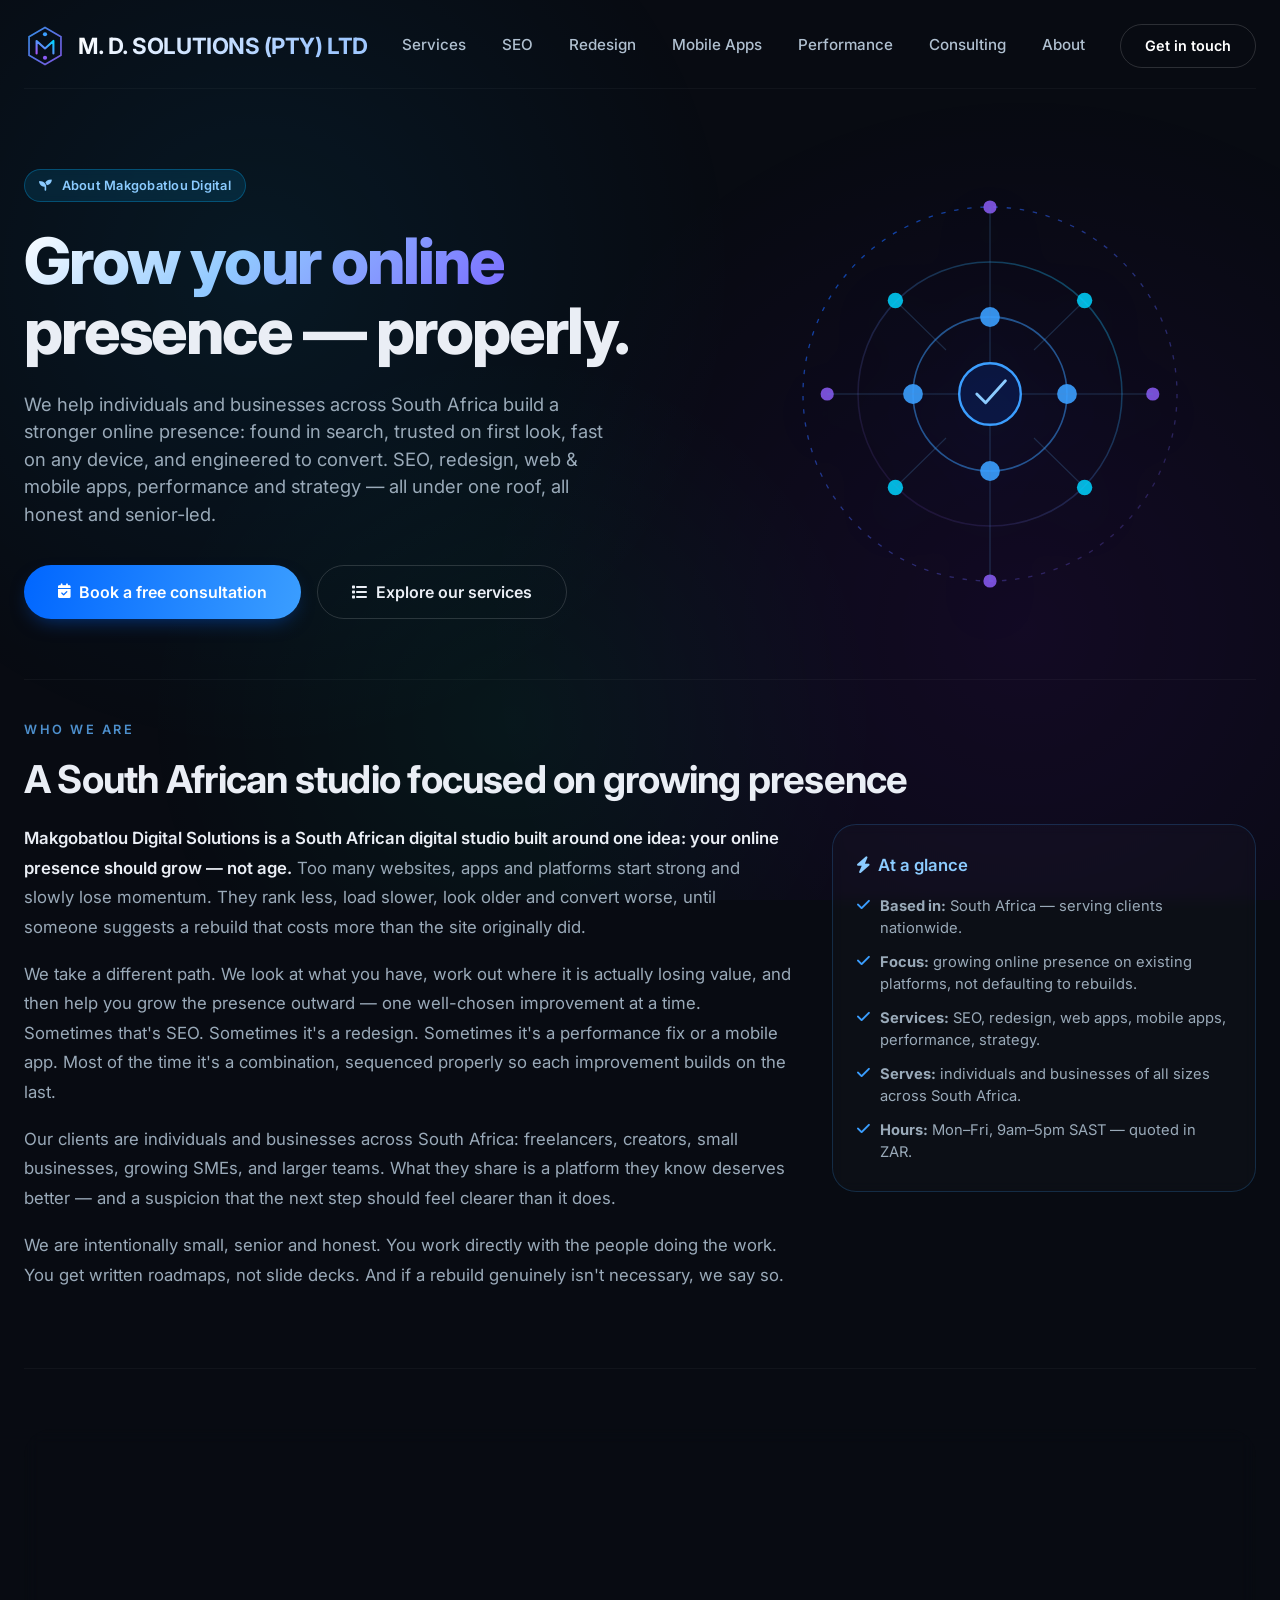
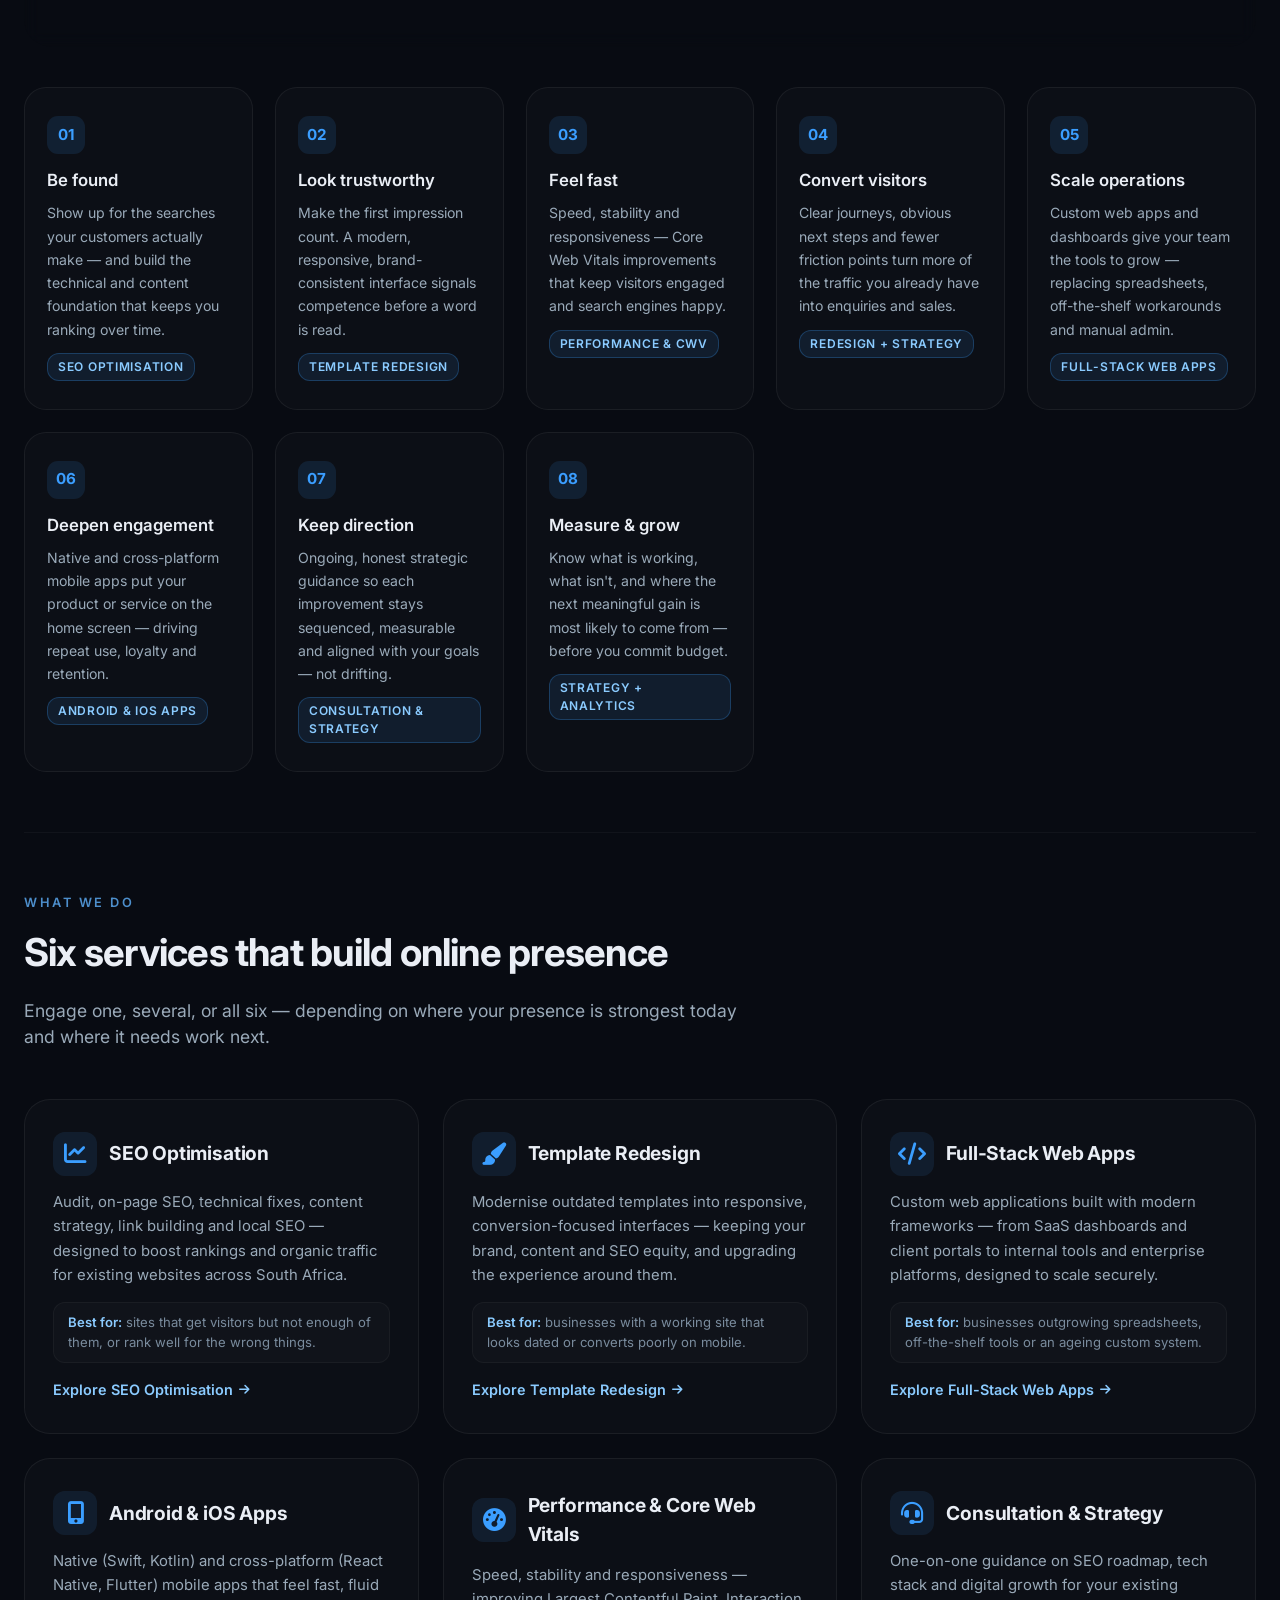
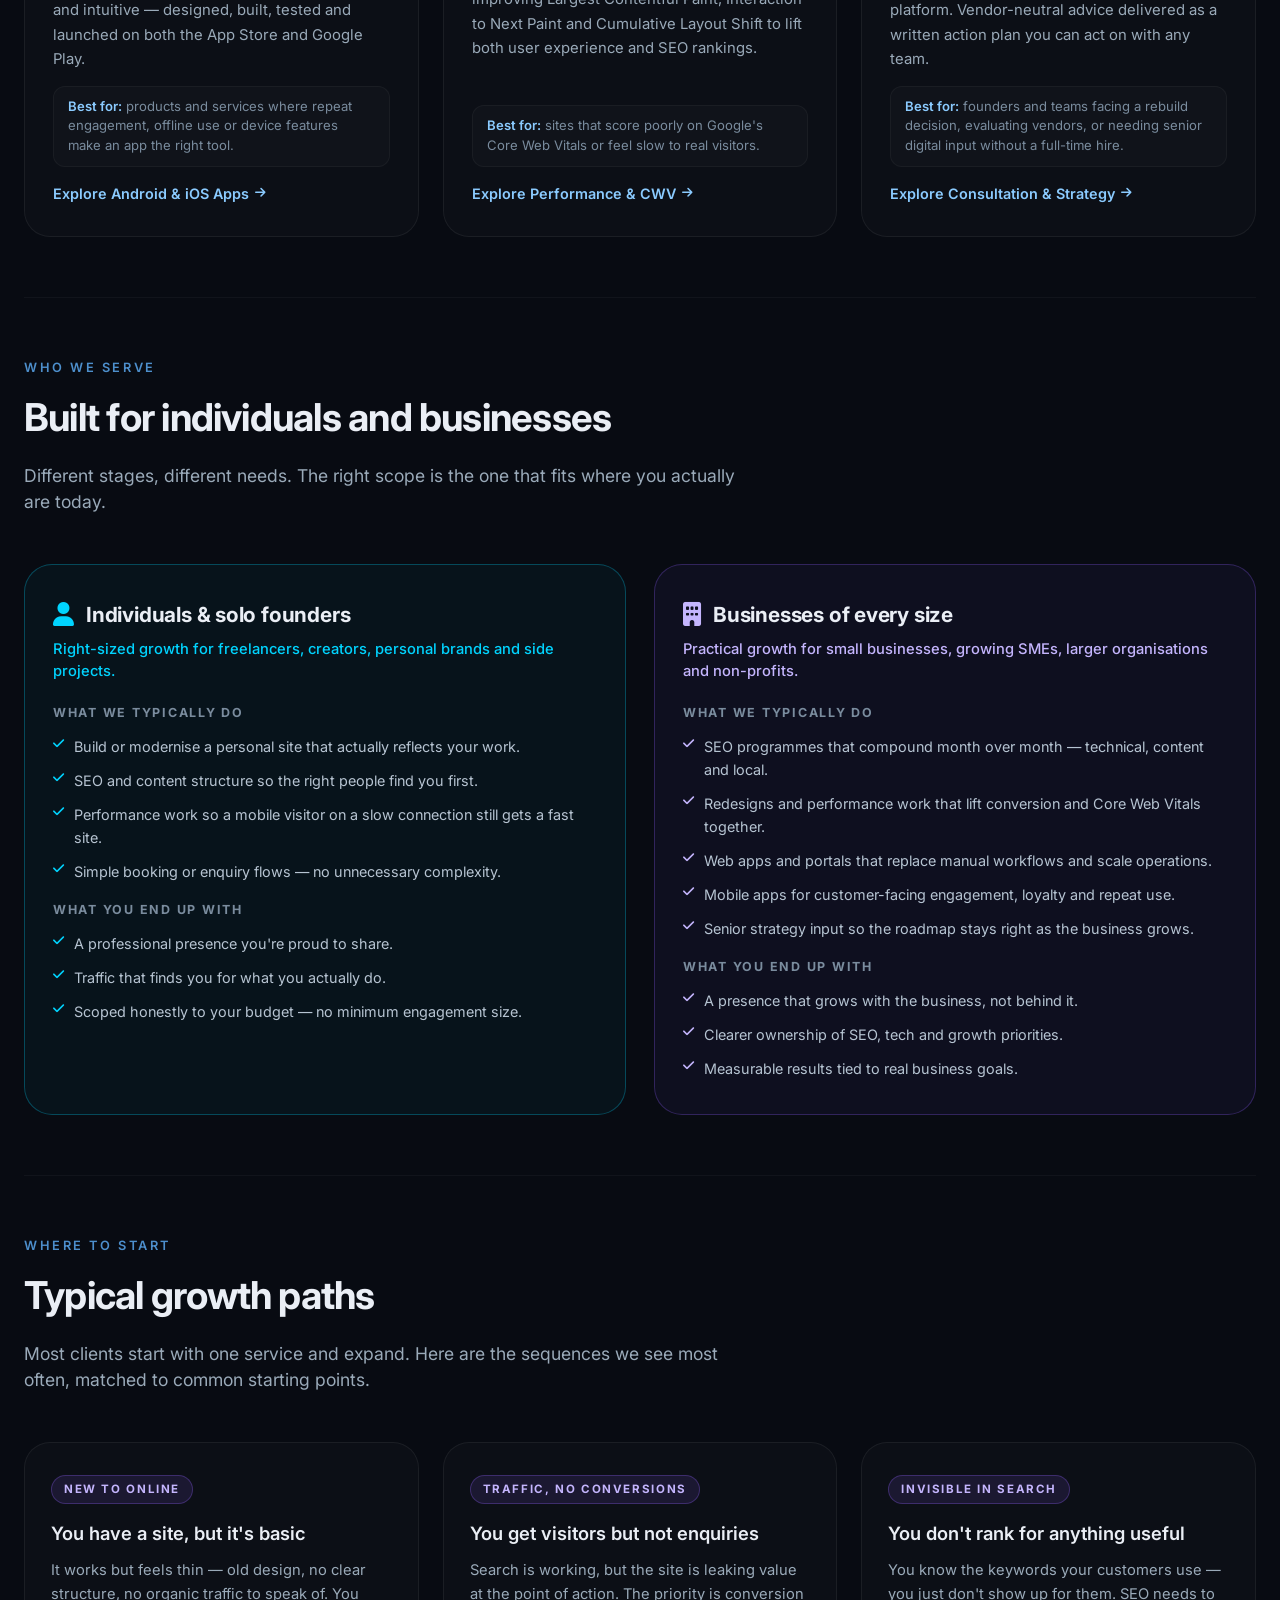
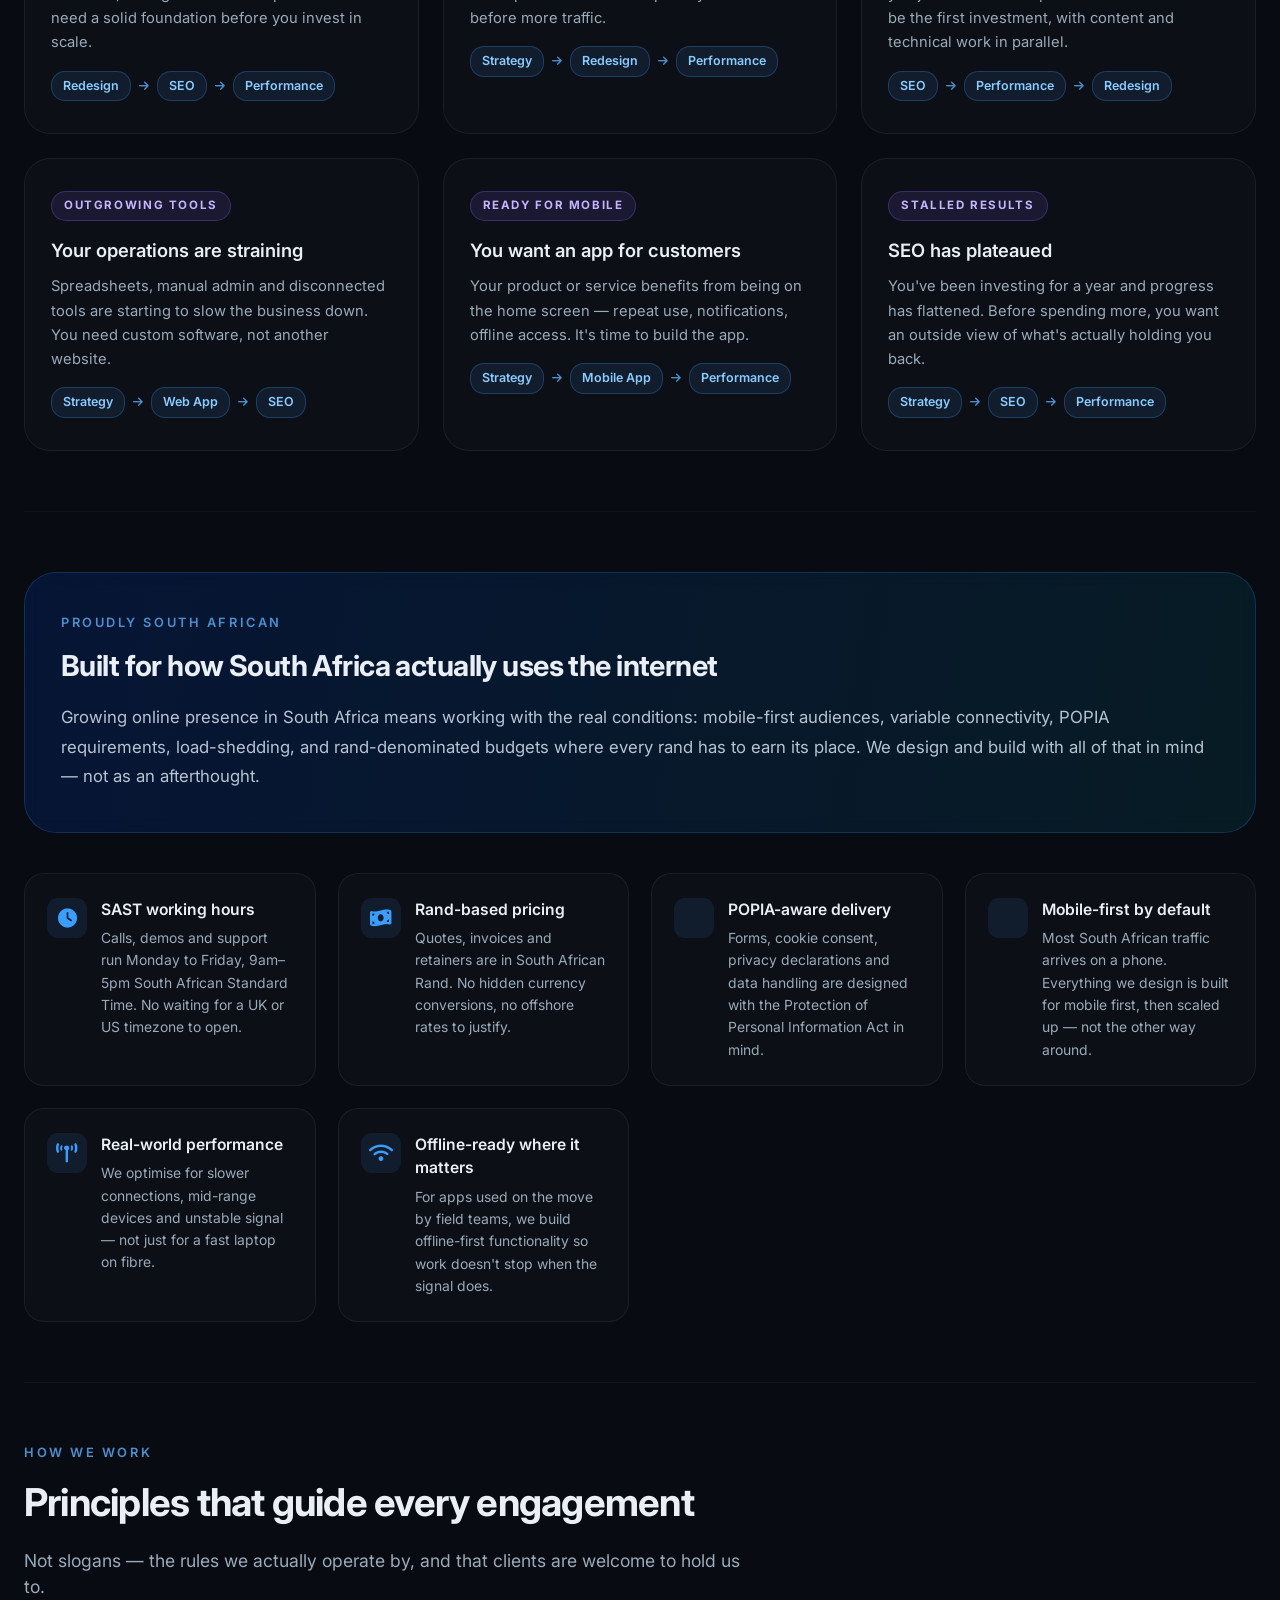
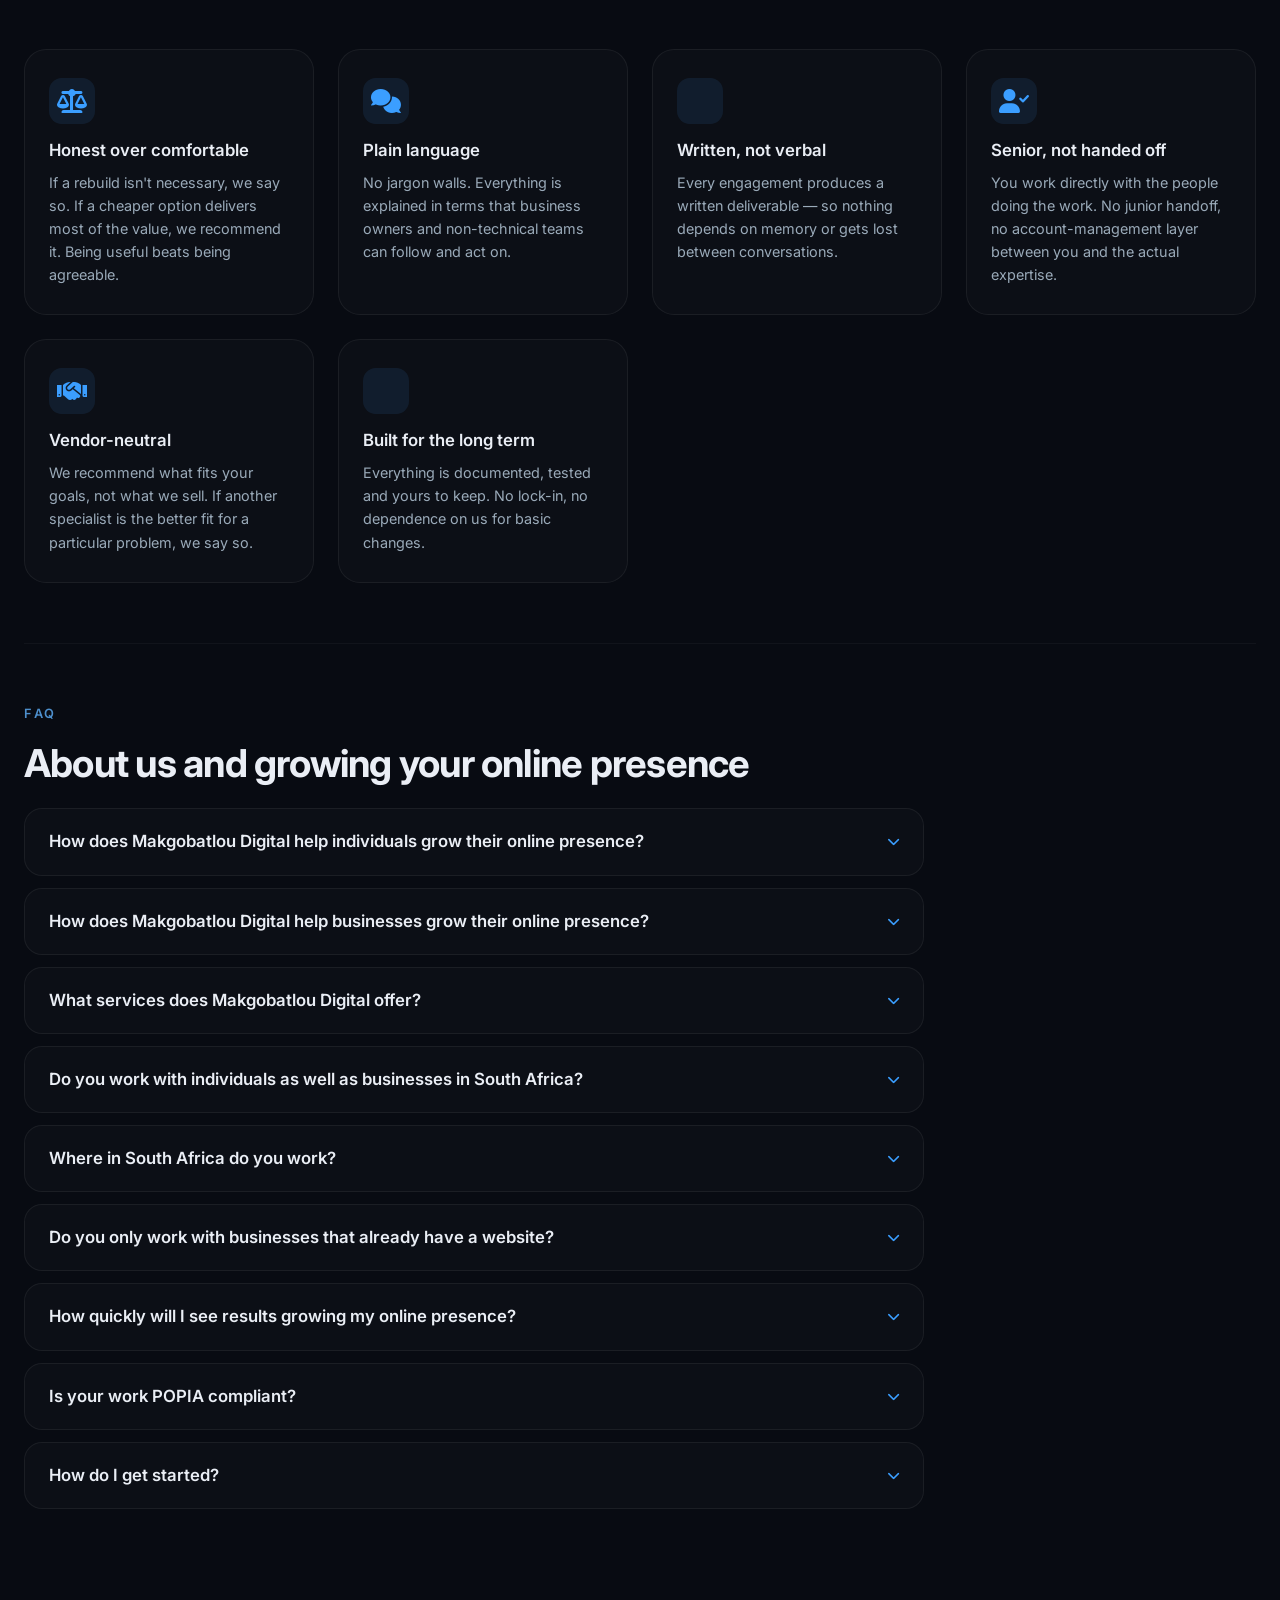
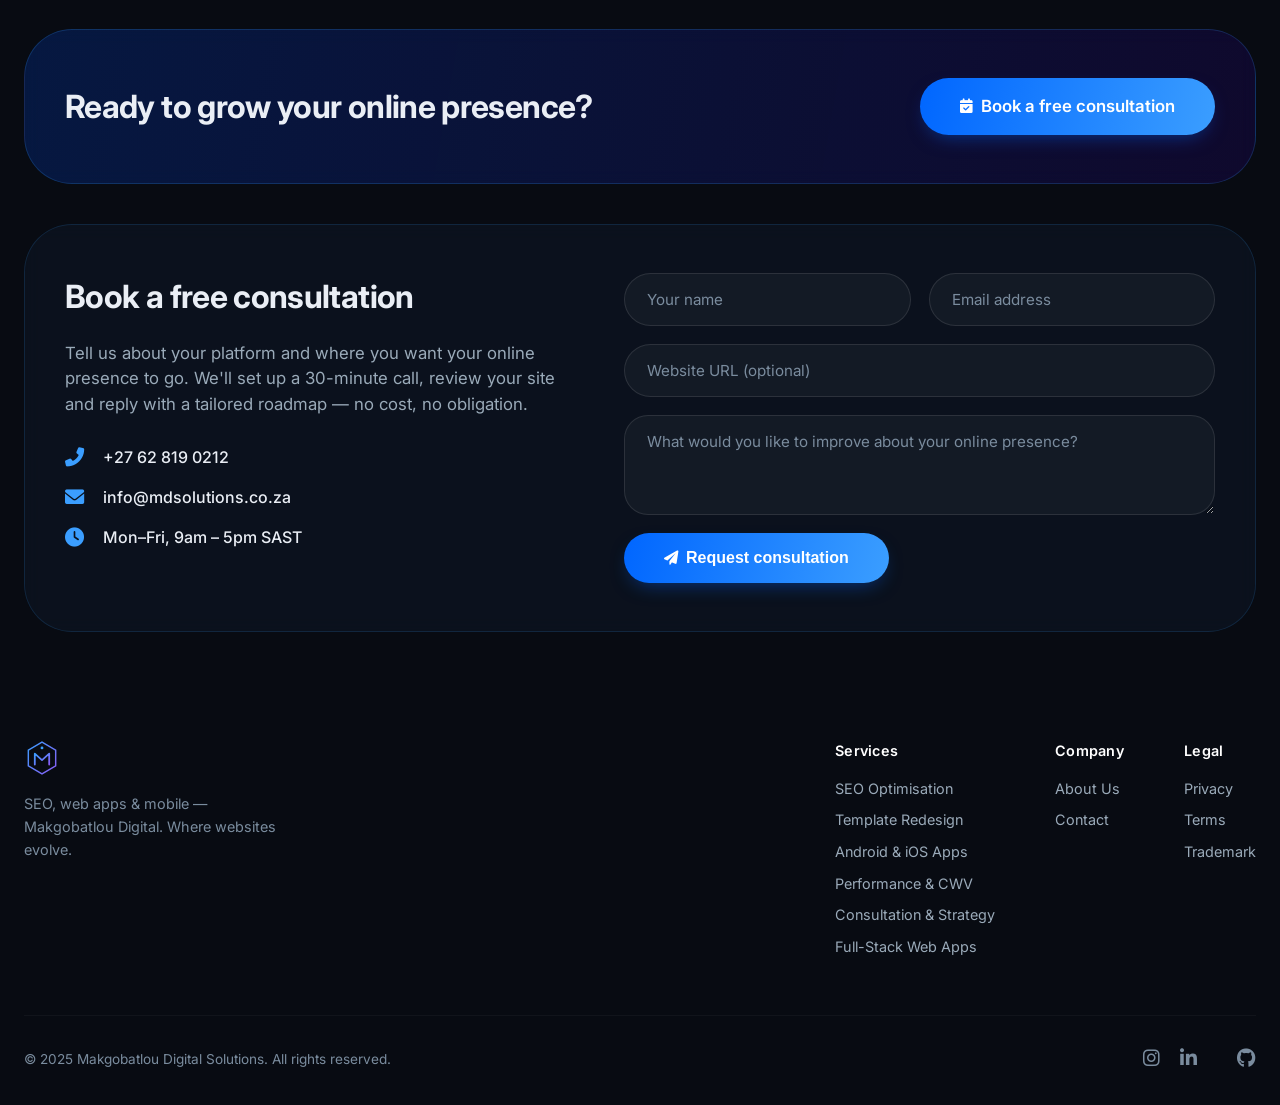
==== commit 4765547c: "Update about-us.html" ====
--- a/about-us.html
+++ b/about-us.html
@@ -11,7 +11,7 @@
   <meta name="author" content="Makgobatlou Digital Solutions">
   <meta name="robots" content="index, follow, max-image-preview:large, max-snippet:-1, max-video-preview:-1">
   <link rel="canonical" href="https://mdsolutions.co.za/about-us.html">
-  <link rel="stylesheet" href="css/style.css">
+  <link rel="stylesheet" href="style.css">
   <meta name="theme-color" content="#080B12">
 
   <!-- ===== OPEN GRAPH ===== -->
--- a/style.css
+++ b/style.css
@@ -0,0 +1,2600 @@
+/* ============================================================
+   MAKGOBATLOU DIGITAL SOLUTIONS — MASTER STYLESHEET
+   Covers all pages:
+   • index.html
+   • about-us.html
+   • seo-optimisation.html
+   • template-redesign.html
+   • mobile-apps.html
+   • performance-core-web-vitals.html
+   • consultation-strategy.html
+   ============================================================ */
+
+
+/* ============================================================
+   1. RESET & BASE
+   ============================================================ */
+* { margin: 0; padding: 0; box-sizing: border-box; }
+
+body {
+  background-color: #080B12;
+  color: #EAEEF5;
+  font-family: 'Inter', -apple-system, BlinkMacSystemFont, sans-serif;
+  line-height: 1.5;
+  -webkit-font-smoothing: antialiased;
+  overflow-x: hidden;
+}
+
+
+/* ============================================================
+   2. BACKGROUND GLOW
+   ============================================================ */
+.bg-glow {
+  position: fixed;
+  top: 0; left: 0;
+  width: 100%; height: 100%;
+  background: radial-gradient(circle at 20% 30%, rgba(0, 180, 255, 0.08) 0%, transparent 40%),
+              radial-gradient(circle at 80% 70%, rgba(150, 0, 255, 0.08) 0%, transparent 45%),
+              radial-gradient(circle at 40% 80%, rgba(0, 255, 200, 0.05) 0%, transparent 35%);
+  pointer-events: none;
+  z-index: 0;
+}
+
+
+/* ============================================================
+   3. CONTAINER
+   ============================================================ */
+.container {
+  width: 100%;
+  max-width: 1280px;
+  margin: 0 auto;
+  padding: 0 24px;
+  position: relative;
+  z-index: 2;
+}
+
+
+/* ============================================================
+   4. HEADER / NAVBAR
+   ============================================================ */
+.navbar {
+  display: flex;
+  align-items: center;
+  justify-content: space-between;
+  padding: 24px 0 20px;
+  border-bottom: 1px solid rgba(255, 255, 255, 0.04);
+}
+
+.logo {
+  display: flex;
+  align-items: center;
+  gap: 12px;
+  text-decoration: none;
+  color: #fff;
+}
+
+.logo-mark svg { display: block; width: 42px; height: 42px; }
+
+.logo-text {
+  font-weight: 700;
+  font-size: 1.4rem;
+  letter-spacing: -0.02em;
+  background: linear-gradient(135deg, #fff 0%, #a0c8ff 80%);
+  -webkit-background-clip: text;
+  -webkit-text-fill-color: transparent;
+  background-clip: text;
+}
+
+.logo-text span {
+  font-weight: 400;
+  font-size: 0.7rem;
+  display: block;
+  letter-spacing: 0.2em;
+  color: #7A8C9E;
+  -webkit-text-fill-color: #7A8C9E;
+  margin-top: -4px;
+}
+
+.nav-links {
+  display: flex;
+  gap: 36px;
+  font-weight: 500;
+  font-size: 0.95rem;
+  color: #B0C0D0;
+}
+
+.nav-links a {
+  text-decoration: none;
+  color: inherit;
+  transition: color 0.2s;
+}
+
+.nav-links a:hover { color: #fff; }
+
+.btn-outline {
+  border: 1px solid rgba(255, 255, 255, 0.15);
+  background: transparent;
+  padding: 10px 24px;
+  border-radius: 40px;
+  font-weight: 600;
+  font-size: 0.9rem;
+  color: #fff;
+  transition: all 0.25s;
+  cursor: pointer;
+  white-space: nowrap;
+  text-decoration: none;
+  display: inline-block;
+}
+
+.btn-outline:hover {
+  border-color: #3b9eff;
+  background: rgba(59, 158, 255, 0.1);
+  box-shadow: 0 0 15px rgba(59, 158, 255, 0.2);
+}
+
+
+/* ============================================================
+   5. SECTION HEADINGS
+   ============================================================ */
+.section-head { margin-bottom: 48px; }
+
+.section-label {
+  font-size: 0.8rem;
+  letter-spacing: 0.2em;
+  text-transform: uppercase;
+  color: #4D8FCC;
+  font-weight: 600;
+  margin-bottom: 12px;
+}
+
+.section-title {
+  font-size: 2.4rem;
+  font-weight: 700;
+  letter-spacing: -0.02em;
+  margin-bottom: 16px;
+}
+
+.section-subtitle {
+  color: #9AAAB9;
+  font-size: 1.1rem;
+  max-width: 740px;
+  margin-bottom: 48px;
+}
+
+
+/* ============================================================
+   6. GRADIENT TEXT UTILITY
+   ============================================================ */
+.gradient-text {
+  background: linear-gradient(135deg, #ffffff 0%, #91C9FF 45%, #7A6BFF 100%);
+  -webkit-background-clip: text;
+  -webkit-text-fill-color: transparent;
+  background-clip: text;
+}
+
+
+/* ============================================================
+   7. BUTTONS
+   ============================================================ */
+.btn-primary {
+  background: linear-gradient(105deg, #0066FF 0%, #3B9EFF 100%);
+  border: none;
+  padding: 14px 34px;
+  border-radius: 60px;
+  font-weight: 600;
+  font-size: 1rem;
+  color: #fff;
+  cursor: pointer;
+  box-shadow: 0 8px 20px -8px rgba(0, 102, 255, 0.5);
+  transition: all 0.2s;
+  display: inline-flex;
+  align-items: center;
+  gap: 8px;
+  text-decoration: none;
+}
+
+.btn-primary i { font-size: 0.9rem; }
+
+.btn-primary:hover {
+  transform: translateY(-2px);
+  box-shadow: 0 16px 28px -8px #0066FF;
+}
+
+.btn-secondary {
+  background: transparent;
+  border: 1px solid rgba(255, 255, 255, 0.15);
+  padding: 14px 34px;
+  border-radius: 60px;
+  font-weight: 600;
+  font-size: 1rem;
+  color: #EAEEF5;
+  cursor: pointer;
+  transition: all 0.25s;
+  display: inline-flex;
+  align-items: center;
+  gap: 8px;
+  text-decoration: none;
+}
+
+.btn-secondary:hover {
+  border-color: #fff;
+  background: rgba(255, 255, 255, 0.03);
+}
+
+.hero-buttons { display: flex; flex-wrap: wrap; gap: 16px; }
+
+
+/* ============================================================
+   8. HERO SECTIONS
+   Shared across index, about-us, seo, redesign, apps, cwv, consult
+   ============================================================ */
+.hero,
+.cwv-hero,
+.rd-hero,
+.seo-hero,
+.ma-hero,
+.cs-hero,
+.ab-hero {
+  padding: 80px 0 60px;
+  display: flex;
+  flex-wrap: wrap;
+  align-items: center;
+  gap: 48px;
+}
+
+.hero-content,
+.cwv-hero-content,
+.rd-hero-content,
+.seo-hero-content,
+.ma-hero-content,
+.cs-hero-content,
+.ab-hero-content { flex: 1 1 480px; }
+
+.hero-badge,
+.cwv-hero-badge,
+.rd-hero-badge,
+.seo-hero-badge,
+.ma-hero-badge,
+.cs-hero-badge,
+.ab-hero-badge {
+  display: inline-block;
+  background: rgba(0, 180, 255, 0.12);
+  border: 1px solid rgba(0, 180, 255, 0.3);
+  padding: 6px 14px;
+  border-radius: 30px;
+  font-size: 0.8rem;
+  font-weight: 600;
+  letter-spacing: 0.02em;
+  color: #8BCBFF;
+  margin-bottom: 24px;
+  backdrop-filter: blur(4px);
+}
+
+.hero-title,
+.cwv-hero-title,
+.rd-hero-title,
+.seo-hero-title,
+.ma-hero-title,
+.cs-hero-title,
+.ab-hero-title {
+  font-weight: 800;
+  line-height: 1.1;
+  letter-spacing: -0.03em;
+  margin-bottom: 24px;
+}
+
+/* Index hero has larger title + wider desc + bigger svg */
+.hero-title { font-size: clamp(2.8rem, 6vw, 4.5rem); }
+.cwv-hero-title,
+.rd-hero-title,
+.seo-hero-title,
+.ma-hero-title,
+.cs-hero-title,
+.ab-hero-title { font-size: clamp(2.6rem, 6vw, 4rem); }
+
+.hero-desc,
+.cwv-hero-desc,
+.rd-hero-desc,
+.seo-hero-desc,
+.ma-hero-desc,
+.cs-hero-desc,
+.ab-hero-desc {
+  font-size: 1.15rem;
+  color: #9AAAB9;
+  margin-bottom: 36px;
+}
+
+.hero-desc { max-width: 520px; }
+.cwv-hero-desc,
+.rd-hero-desc,
+.seo-hero-desc,
+.ma-hero-desc,
+.cs-hero-desc,
+.ab-hero-desc { max-width: 580px; }
+
+.hero-visual,
+.cwv-hero-visual,
+.rd-hero-visual,
+.seo-hero-visual,
+.ma-hero-visual,
+.cs-hero-visual,
+.ab-hero-visual {
+  flex: 1 1 360px;
+  display: flex;
+  justify-content: center;
+  align-items: center;
+}
+
+.hero-svg,
+.cwv-hero-svg,
+.rd-hero-svg,
+.seo-hero-svg,
+.ma-hero-svg,
+.cs-hero-svg,
+.ab-hero-svg {
+  width: 100%;
+  filter: drop-shadow(0 20px 30px rgba(0, 100, 255, 0.2));
+}
+
+.hero-svg { max-width: 460px; }
+.cwv-hero-svg,
+.rd-hero-svg,
+.seo-hero-svg,
+.ma-hero-svg,
+.cs-hero-svg,
+.ab-hero-svg { max-width: 440px; }
+
+
+/* ============================================================
+   9. INTRO / STORY SECTIONS
+   Shared across all pages (index uses none, but about-us + service pages do)
+   ============================================================ */
+.intro-section,
+.story-section {
+  padding: 40px 0 60px;
+  border-top: 1px solid rgba(255, 255, 255, 0.04);
+}
+
+.intro-grid,
+.story-grid {
+  display: flex;
+  flex-wrap: wrap;
+  gap: 40px;
+  align-items: flex-start;
+}
+
+.intro-text,
+.story-text { flex: 2 1 480px; }
+
+.intro-text p,
+.story-text p {
+  color: #9AAAB9;
+  font-size: 1.05rem;
+  margin-bottom: 18px;
+  line-height: 1.75;
+}
+
+.intro-text p strong,
+.story-text p strong { color: #EAEEF5; font-weight: 600; }
+
+.intro-aside,
+.story-aside {
+  flex: 1 1 280px;
+  background: rgba(255, 255, 255, 0.02);
+  border: 1px solid rgba(59, 158, 255, 0.2);
+  border-radius: 24px;
+  padding: 28px 24px;
+  backdrop-filter: blur(6px);
+}
+
+.intro-aside h3,
+.story-aside h3 {
+  font-size: 1.05rem;
+  font-weight: 600;
+  margin-bottom: 16px;
+  color: #8BCBFF;
+}
+
+.intro-aside ul,
+.story-aside ul {
+  list-style: none;
+  display: flex;
+  flex-direction: column;
+  gap: 12px;
+}
+
+.intro-aside li,
+.story-aside li {
+  display: flex;
+  gap: 10px;
+  font-size: 0.92rem;
+  color: #9AAAB9;
+  line-height: 1.5;
+}
+
+.intro-aside li i,
+.story-aside li i {
+  color: #3B9EFF;
+  margin-top: 3px;
+  flex-shrink: 0;
+}
+
+
+/* ============================================================
+   10. PROCESS SECTIONS
+   ============================================================ */
+.process-section {
+  padding: 60px 0;
+  border-top: 1px solid rgba(255, 255, 255, 0.04);
+}
+
+.process-grid {
+  display: grid;
+  grid-template-columns: repeat(auto-fit, minmax(260px, 1fr));
+  gap: 26px;
+}
+
+.process-card {
+  background: rgba(255, 255, 255, 0.02);
+  border: 1px solid rgba(255, 255, 255, 0.06);
+  border-radius: 24px;
+  padding: 30px 24px;
+  transition: transform 0.25s, border-color 0.25s, box-shadow 0.35s;
+  backdrop-filter: blur(4px);
+}
+
+.process-card:hover {
+  transform: translateY(-4px);
+  border-color: rgba(59, 158, 255, 0.35);
+  box-shadow: 0 20px 35px -20px rgba(0, 100, 255, 0.25);
+  background: rgba(255, 255, 255, 0.03);
+}
+
+.process-number {
+  display: inline-flex;
+  align-items: center;
+  justify-content: center;
+  width: 42px; height: 42px;
+  border-radius: 13px;
+  background: rgba(59, 158, 255, 0.12);
+  color: #3B9EFF;
+  font-weight: 700;
+  font-size: 1.05rem;
+  margin-bottom: 16px;
+}
+
+.process-card h3 {
+  font-size: 1.15rem;
+  font-weight: 600;
+  margin-bottom: 10px;
+}
+
+.process-card p {
+  font-size: 0.92rem;
+  color: #9AAAB9;
+  line-height: 1.65;
+}
+
+
+/* ============================================================
+   11. BENEFITS SECTIONS
+   ============================================================ */
+.benefits-section {
+  padding: 60px 0;
+  border-top: 1px solid rgba(255, 255, 255, 0.04);
+}
+
+.benefits-grid {
+  display: grid;
+  grid-template-columns: repeat(auto-fit, minmax(250px, 1fr));
+  gap: 24px;
+}
+
+.benefit-card {
+  background: rgba(255, 255, 255, 0.02);
+  border: 1px solid rgba(255, 255, 255, 0.05);
+  border-radius: 24px;
+  padding: 30px 22px;
+  transition: transform 0.25s, border-color 0.25s, box-shadow 0.35s;
+}
+
+.benefit-card:hover {
+  transform: translateY(-4px);
+  border-color: rgba(59, 158, 255, 0.35);
+  box-shadow: 0 20px 35px -20px rgba(0, 100, 255, 0.25);
+  background: rgba(255, 255, 255, 0.03);
+}
+
+.benefit-icon {
+  font-size: 1.8rem;
+  color: #3B9EFF;
+  margin-bottom: 16px;
+  width: 48px; height: 48px;
+  display: flex;
+  align-items: center;
+  justify-content: center;
+  background: rgba(59, 158, 255, 0.1);
+  border-radius: 14px;
+}
+
+.benefit-card h3 {
+  font-size: 1.15rem;
+  font-weight: 600;
+  margin-bottom: 8px;
+}
+
+.benefit-card p {
+  font-size: 0.9rem;
+  color: #9AAAB9;
+  line-height: 1.6;
+}
+
+
+/* ============================================================
+   12. DELIVERABLES SECTIONS
+   ============================================================ */
+.deliver-section {
+  padding: 60px 0;
+  border-top: 1px solid rgba(255, 255, 255, 0.04);
+}
+
+.deliver-grid {
+  display: grid;
+  grid-template-columns: repeat(auto-fit, minmax(280px, 1fr));
+  gap: 28px;
+}
+
+.deliver-card {
+  background: rgba(255, 255, 255, 0.02);
+  border: 1px solid rgba(59, 158, 255, 0.2);
+  border-radius: 26px;
+  padding: 32px 26px;
+  backdrop-filter: blur(6px);
+}
+
+.deliver-card h3 {
+  font-size: 1.2rem;
+  font-weight: 700;
+  margin-bottom: 16px;
+  display: flex;
+  align-items: center;
+  gap: 10px;
+}
+
+.deliver-card h3 i { color: #3B9EFF; font-size: 1.1rem; }
+
+.deliver-list {
+  list-style: none;
+  display: flex;
+  flex-direction: column;
+  gap: 12px;
+}
+
+.deliver-list li {
+  display: flex;
+  gap: 10px;
+  font-size: 0.92rem;
+  color: #B6C4D2;
+  line-height: 1.55;
+}
+
+.deliver-list li i {
+  color: #3B9EFF;
+  margin-top: 3px;
+  flex-shrink: 0;
+  font-size: 0.8rem;
+}
+
+.deliver-note {
+  margin-top: 18px;
+  padding-top: 16px;
+  border-top: 1px solid rgba(255, 255, 255, 0.06);
+  font-size: 0.85rem;
+  color: #7A8C9E;
+  line-height: 1.6;
+}
+
+
+/* ============================================================
+   13. TECH SECTIONS
+   ============================================================ */
+.tech-section {
+  padding: 60px 0;
+  border-top: 1px solid rgba(255, 255, 255, 0.04);
+}
+
+.tech-grid {
+  display: grid;
+  grid-template-columns: repeat(auto-fit, minmax(260px, 1fr));
+  gap: 24px;
+}
+
+.tech-item {
+  display: flex;
+  gap: 16px;
+  background: rgba(255, 255, 255, 0.02);
+  border: 1px solid rgba(255, 255, 255, 0.06);
+  border-radius: 20px;
+  padding: 24px 22px;
+}
+
+.tech-item > i {
+  font-size: 1.3rem;
+  color: #3B9EFF;
+  flex-shrink: 0;
+  width: 40px; height: 40px;
+  display: flex;
+  align-items: center;
+  justify-content: center;
+  background: rgba(59, 158, 255, 0.1);
+  border-radius: 12px;
+}
+
+.tech-item h3 {
+  font-size: 1rem;
+  font-weight: 600;
+  margin-bottom: 6px;
+}
+
+.tech-item p {
+  font-size: 0.88rem;
+  color: #9AAAB9;
+  line-height: 1.6;
+}
+
+
+/* ============================================================
+   14. USE-CASE SECTIONS
+   ============================================================ */
+.use-section {
+  padding: 60px 0;
+  border-top: 1px solid rgba(255, 255, 255, 0.04);
+}
+
+.use-grid {
+  display: grid;
+  grid-template-columns: repeat(auto-fit, minmax(280px, 1fr));
+  gap: 24px;
+}
+
+.use-card {
+  background: rgba(255, 255, 255, 0.02);
+  border: 1px solid rgba(255, 255, 255, 0.06);
+  border-radius: 24px;
+  padding: 30px 26px;
+}
+
+.use-card .use-tag {
+  display: inline-block;
+  font-size: 0.72rem;
+  font-weight: 700;
+  letter-spacing: 0.14em;
+  text-transform: uppercase;
+  padding: 5px 12px;
+  border-radius: 20px;
+  margin-bottom: 14px;
+  background: rgba(139, 92, 246, 0.12);
+  color: #C4B5FD;
+  border: 1px solid rgba(139, 92, 246, 0.3);
+}
+
+.use-card h3 {
+  font-size: 1.15rem;
+  font-weight: 600;
+  margin-bottom: 10px;
+}
+
+.use-card p {
+  font-size: 0.92rem;
+  color: #9AAAB9;
+  line-height: 1.65;
+}
+
+.use-card p + p { margin-top: 10px; }
+
+
+/* ============================================================
+   15. FAQ SECTIONS
+   ============================================================ */
+.faq-section {
+  padding: 60px 0;
+  border-top: 1px solid rgba(255, 255, 255, 0.04);
+}
+
+.faq-grid {
+  display: flex;
+  flex-direction: column;
+  gap: 12px;
+  max-width: 900px;
+}
+
+.faq-item {
+  background: rgba(255, 255, 255, 0.02);
+  border: 1px solid rgba(255, 255, 255, 0.06);
+  border-radius: 18px;
+  padding: 20px 24px;
+  transition: border-color 0.2s, background 0.2s;
+}
+
+.faq-item[open] {
+  border-color: rgba(59, 158, 255, 0.35);
+  background: rgba(255, 255, 255, 0.03);
+}
+
+.faq-item summary {
+  cursor: pointer;
+  font-weight: 600;
+  font-size: 1.05rem;
+  list-style: none;
+  display: flex;
+  justify-content: space-between;
+  align-items: center;
+  color: #EAEEF5;
+}
+
+.faq-item summary::-webkit-details-marker { display: none; }
+
+.faq-item summary::after {
+  content: '\f078';
+  font-family: 'Font Awesome 6 Free';
+  font-weight: 900;
+  font-size: 0.8rem;
+  color: #3B9EFF;
+  transition: transform 0.2s;
+  margin-left: 16px;
+}
+
+.faq-item[open] summary::after { transform: rotate(180deg); }
+
+.faq-item p {
+  margin-top: 14px;
+  color: #9AAAB9;
+  font-size: 0.95rem;
+  line-height: 1.7;
+}
+
+
+/* ============================================================
+   16. CTA BANNER
+   ============================================================ */
+.cta-banner {
+  background: linear-gradient(100deg, rgba(0, 80, 255, 0.2) 0%, rgba(60, 0, 200, 0.15) 100%);
+  border: 1px solid rgba(59, 158, 255, 0.2);
+  border-radius: 48px;
+  padding: 48px 40px;
+  margin: 60px 0 40px;
+  display: flex;
+  flex-wrap: wrap;
+  justify-content: space-between;
+  align-items: center;
+  gap: 28px;
+  backdrop-filter: blur(8px);
+}
+
+.cta-banner h2 {
+  font-size: 2rem;
+  font-weight: 700;
+  letter-spacing: -0.02em;
+  max-width: 600px;
+}
+
+.cta-banner .btn-primary {
+  padding: 16px 40px;
+  font-size: 1.05rem;
+}
+
+
+/* ============================================================
+   17. CONSULTATION FORM
+   ============================================================ */
+.consult-section {
+  display: flex;
+  flex-wrap: wrap;
+  gap: 48px;
+  background: rgba(15, 25, 40, 0.5);
+  border: 1px solid rgba(59, 158, 255, 0.15);
+  border-radius: 48px;
+  padding: 48px 40px;
+  margin: 30px 0 60px;
+  backdrop-filter: blur(8px);
+}
+
+.consult-info { flex: 1 1 280px; }
+
+.consult-info h2 {
+  font-size: 2rem;
+  font-weight: 700;
+  letter-spacing: -0.02em;
+  margin-bottom: 20px;
+}
+
+.consult-info p {
+  color: #9AAAB9;
+  margin-bottom: 28px;
+  font-size: 1.05rem;
+}
+
+.consult-details {
+  display: flex;
+  flex-direction: column;
+  gap: 16px;
+}
+
+.consult-details a {
+  display: flex;
+  align-items: center;
+  gap: 14px;
+  color: #EAEEF5;
+  text-decoration: none;
+  font-weight: 500;
+  transition: color 0.2s;
+}
+
+.consult-details a:hover { color: #8BCBFF; }
+
+.consult-details i {
+  width: 24px;
+  color: #3B9EFF;
+  font-size: 1.2rem;
+}
+
+.consult-form {
+  flex: 1 1 360px;
+  display: flex;
+  flex-direction: column;
+  gap: 18px;
+  position: relative;
+}
+
+.consult-form .form-row {
+  display: flex;
+  flex-wrap: wrap;
+  gap: 18px;
+}
+
+.consult-form .form-row input { flex: 1 1 180px; }
+
+.consult-form input,
+.consult-form textarea {
+  background: rgba(255, 255, 255, 0.04);
+  border: 1px solid rgba(255, 255, 255, 0.1);
+  border-radius: 40px;
+  padding: 16px 22px;
+  font-family: 'Inter', sans-serif;
+  font-size: 0.95rem;
+  color: #fff;
+  outline: none;
+  transition: border-color 0.2s, box-shadow 0.2s;
+  width: 100%;
+}
+
+.consult-form input::placeholder,
+.consult-form textarea::placeholder { color: #7A8C9E; }
+
+.consult-form input:focus,
+.consult-form textarea:focus {
+  border-color: #3B9EFF;
+  box-shadow: 0 0 0 3px rgba(59, 158, 255, 0.2);
+}
+
+.consult-form textarea {
+  border-radius: 24px;
+  resize: vertical;
+  min-height: 100px;
+}
+
+.consult-form .btn-primary {
+  border: none;
+  align-self: flex-start;
+  padding: 16px 40px;
+  cursor: pointer;
+}
+
+/* Honeypot — visually hidden, bot-accessible */
+.hp-field {
+  position: absolute !important;
+  left: -9999px !important;
+  width: 1px;
+  height: 1px;
+  overflow: hidden;
+  opacity: 0;
+  pointer-events: none;
+}
+
+/* Inline form status messages */
+.consult-status {
+  display: none;
+  margin-top: 4px;
+  padding: 14px 18px;
+  border-radius: 16px;
+  font-size: 0.92rem;
+  line-height: 1.5;
+}
+
+.consult-status.is-success {
+  background: rgba(52, 211, 153, 0.12);
+  border: 1px solid rgba(52, 211, 153, 0.35);
+  color: #6EE7B7;
+}
+
+.consult-status.is-error {
+  background: rgba(248, 113, 113, 0.10);
+  border: 1px solid rgba(248, 113, 113, 0.35);
+  color: #FCA5A5;
+}
+
+
+/* ============================================================
+   18. FOOTER
+   ============================================================ */
+.footer {
+  padding: 48px 0 32px;
+  color: #7A8C9E;
+  font-size: 0.9rem;
+}
+
+.footer-grid {
+  display: flex;
+  flex-wrap: wrap;
+  justify-content: space-between;
+  gap: 40px;
+  margin-bottom: 48px;
+}
+
+.footer-brand { max-width: 260px; }
+.footer-brand .logo-mark svg { width: 36px; height: 36px; }
+
+.footer-brand p {
+  margin-top: 16px;
+  line-height: 1.6;
+  font-size: 0.9rem;
+}
+
+.footer-links {
+  display: flex;
+  flex-wrap: wrap;
+  gap: 60px;
+}
+
+.footer-col h4 {
+  color: #fff;
+  font-weight: 600;
+  font-size: 0.9rem;
+  margin-bottom: 16px;
+  letter-spacing: 0.02em;
+}
+
+.footer-col a {
+  display: block;
+  color: #9AAAB9;
+  text-decoration: none;
+  margin-bottom: 10px;
+  font-size: 0.9rem;
+  transition: color 0.2s;
+}
+
+.footer-col a:hover { color: #fff; }
+
+.footer-bottom {
+  display: flex;
+  flex-wrap: wrap;
+  justify-content: space-between;
+  align-items: center;
+  padding-top: 28px;
+  border-top: 1px solid rgba(255, 255, 255, 0.04);
+  font-size: 0.85rem;
+}
+
+.social-icons {
+  display: flex;
+  gap: 20px;
+  font-size: 1.2rem;
+  color: #7A8C9E;
+}
+
+.social-icons a {
+  color: inherit;
+  text-decoration: none;
+  transition: color 0.2s;
+  cursor: pointer;
+}
+
+.social-icons a:hover { color: #fff; }
+
+
+/* ============================================================
+   19. PAGE-SPECIFIC — INDEX (LANDING PAGE)
+   ============================================================ */
+
+/* Compact service cards on landing page */
+.services-grid {
+  display: grid;
+  grid-template-columns: repeat(auto-fit, minmax(220px, 1fr));
+  gap: 24px;
+  padding: 40px 0 60px;
+}
+
+.service-card {
+  background: rgba(255, 255, 255, 0.02);
+  border: 1px solid rgba(255, 255, 255, 0.05);
+  border-radius: 28px;
+  padding: 32px 24px;
+  backdrop-filter: blur(4px);
+  transition: transform 0.25s, border-color 0.25s, box-shadow 0.35s;
+}
+
+.service-card:hover {
+  transform: translateY(-6px);
+  border-color: rgba(59, 158, 255, 0.4);
+  box-shadow: 0 20px 40px -20px rgba(0, 100, 255, 0.3);
+  background: rgba(255, 255, 255, 0.03);
+}
+
+.service-icon {
+  font-size: 2rem;
+  color: #3B9EFF;
+  margin-bottom: 20px;
+  width: 52px;
+  height: 52px;
+  display: flex;
+  align-items: center;
+  justify-content: center;
+  background: rgba(59, 158, 255, 0.1);
+  border-radius: 16px;
+}
+
+.service-card h3 {
+  font-size: 1.25rem;
+  font-weight: 600;
+  margin-bottom: 10px;
+}
+
+.service-card p {
+  font-size: 0.92rem;
+  color: #9AAAB9;
+  line-height: 1.6;
+}
+
+.service-card p a {
+  color: #8BCBFF;
+  text-decoration: none;
+}
+
+.service-card p a:hover { text-decoration: underline; }
+
+
+/* ============================================================
+   20. PAGE-SPECIFIC — ABOUT US
+   ============================================================ */
+
+/* --- Mission card --- */
+.values-section {
+  padding: 60px 0;
+  border-top: 1px solid rgba(255, 255, 255, 0.04);
+}
+
+.mission-card {
+  background: linear-gradient(100deg, rgba(0, 80, 255, 0.12) 0%, rgba(60, 0, 200, 0.10) 100%);
+  border: 1px solid rgba(59, 158, 255, 0.2);
+  border-radius: 28px;
+  padding: 40px 36px;
+  margin-bottom: 40px;
+  backdrop-filter: blur(8px);
+}
+
+.mission-card h2 {
+  font-size: 1.6rem;
+  font-weight: 700;
+  letter-spacing: -0.02em;
+  margin-bottom: 16px;
+}
+
+.mission-card p {
+  color: #B6C4D2;
+  font-size: 1.05rem;
+  line-height: 1.75;
+}
+
+/* --- Value cards --- */
+.values-grid {
+  display: grid;
+  grid-template-columns: repeat(auto-fit, minmax(260px, 1fr));
+  gap: 24px;
+}
+
+.value-card {
+  background: rgba(255, 255, 255, 0.02);
+  border: 1px solid rgba(255, 255, 255, 0.06);
+  border-radius: 22px;
+  padding: 28px 24px;
+  transition: transform 0.25s, border-color 0.25s, box-shadow 0.35s;
+}
+
+.value-card:hover {
+  transform: translateY(-4px);
+  border-color: rgba(59, 158, 255, 0.35);
+  box-shadow: 0 20px 35px -20px rgba(0, 100, 255, 0.25);
+  background: rgba(255, 255, 255, 0.03);
+}
+
+.value-icon {
+  font-size: 1.5rem;
+  color: #3B9EFF;
+  margin-bottom: 14px;
+  width: 46px; height: 46px;
+  display: flex;
+  align-items: center;
+  justify-content: center;
+  background: rgba(59, 158, 255, 0.1);
+  border-radius: 13px;
+}
+
+.value-card h3 { font-size: 1.05rem; font-weight: 600; margin-bottom: 8px; }
+.value-card p { font-size: 0.9rem; color: #9AAAB9; line-height: 1.6; }
+
+/* --- Detailed service blocks (About) --- */
+.services-section {
+  padding: 60px 0;
+  border-top: 1px solid rgba(255, 255, 255, 0.04);
+}
+
+.services-section .services-grid {
+  grid-template-columns: repeat(auto-fit, minmax(300px, 1fr));
+  padding: 0;
+}
+
+.service-block {
+  background: rgba(255, 255, 255, 0.02);
+  border: 1px solid rgba(255, 255, 255, 0.06);
+  border-radius: 26px;
+  padding: 32px 28px;
+  transition: transform 0.25s, border-color 0.25s, box-shadow 0.35s;
+  display: flex;
+  flex-direction: column;
+}
+
+.service-block:hover {
+  transform: translateY(-4px);
+  border-color: rgba(59, 158, 255, 0.35);
+  box-shadow: 0 20px 35px -20px rgba(0, 100, 255, 0.25);
+  background: rgba(255, 255, 255, 0.03);
+}
+
+.service-block-head {
+  display: flex;
+  align-items: center;
+  gap: 12px;
+  margin-bottom: 14px;
+}
+
+.service-block-icon {
+  font-size: 1.4rem;
+  color: #3B9EFF;
+  width: 44px; height: 44px;
+  display: flex;
+  align-items: center;
+  justify-content: center;
+  background: rgba(59, 158, 255, 0.1);
+  border-radius: 12px;
+  flex-shrink: 0;
+}
+
+.service-block h3 {
+  font-size: 1.2rem;
+  font-weight: 700;
+  letter-spacing: -0.01em;
+}
+
+.service-block > p {
+  font-size: 0.93rem;
+  color: #9AAAB9;
+  line-height: 1.65;
+  margin-bottom: 14px;
+  flex: 1;
+}
+
+.service-block-meta {
+  font-size: 0.82rem;
+  color: #7A8C9E;
+  margin-bottom: 16px;
+  padding: 10px 14px;
+  border-radius: 12px;
+  background: rgba(255, 255, 255, 0.02);
+  border: 1px solid rgba(255, 255, 255, 0.04);
+  line-height: 1.5;
+}
+
+.service-block-meta strong { color: #8BCBFF; font-weight: 600; }
+
+.service-link {
+  display: inline-flex;
+  align-items: center;
+  gap: 6px;
+  font-size: 0.9rem;
+  font-weight: 600;
+  color: #8BCBFF;
+  text-decoration: none;
+  transition: color 0.2s;
+}
+
+.service-link:hover { color: #fff; }
+.service-link i { font-size: 0.75rem; }
+
+/* --- Who we serve (individuals / businesses) --- */
+.serve-section {
+  padding: 60px 0;
+  border-top: 1px solid rgba(255, 255, 255, 0.04);
+}
+
+.serve-grid {
+  display: grid;
+  grid-template-columns: repeat(auto-fit, minmax(320px, 1fr));
+  gap: 28px;
+}
+
+.serve-card {
+  border-radius: 28px;
+  padding: 34px 28px;
+  border: 1px solid rgba(255, 255, 255, 0.07);
+  background: rgba(255, 255, 255, 0.02);
+}
+
+.serve-card.individuals { border-color: rgba(0, 212, 255, 0.28); background: rgba(0, 180, 200, 0.05); }
+.serve-card.businesses { border-color: rgba(139, 92, 246, 0.28); background: rgba(120, 80, 255, 0.06); }
+
+.serve-head {
+  display: flex;
+  align-items: center;
+  gap: 12px;
+  margin-bottom: 8px;
+}
+
+.serve-head i { font-size: 1.5rem; }
+.serve-card.individuals .serve-head i { color: #00D4FF; }
+.serve-card.businesses .serve-head i { color: #C4B5FD; }
+.serve-head h3 { font-size: 1.3rem; font-weight: 700; letter-spacing: -0.01em; }
+
+.serve-tagline { font-size: 0.92rem; margin-bottom: 22px; font-weight: 500; }
+.serve-card.individuals .serve-tagline { color: #00D4FF; }
+.serve-card.businesses .serve-tagline { color: #C4B5FD; }
+
+.serve-subhead {
+  font-size: 0.78rem;
+  font-weight: 700;
+  letter-spacing: 0.14em;
+  text-transform: uppercase;
+  color: #7A8C9E;
+  margin: 18px 0 12px;
+}
+
+.serve-list {
+  list-style: none;
+  display: flex;
+  flex-direction: column;
+  gap: 11px;
+}
+
+.serve-list li {
+  display: flex;
+  gap: 10px;
+  font-size: 0.9rem;
+  color: #B6C4D2;
+  line-height: 1.6;
+}
+
+.serve-list li i {
+  margin-top: 3px;
+  flex-shrink: 0;
+  font-size: 0.8rem;
+}
+
+.serve-card.individuals .serve-list li i { color: #00D4FF; }
+.serve-card.businesses .serve-list li i { color: #C4B5FD; }
+
+/* --- Growth paths --- */
+.paths-section {
+  padding: 60px 0;
+  border-top: 1px solid rgba(255, 255, 255, 0.04);
+}
+
+.paths-grid {
+  display: grid;
+  grid-template-columns: repeat(auto-fit, minmax(300px, 1fr));
+  gap: 24px;
+}
+
+.path-card {
+  background: rgba(255, 255, 255, 0.02);
+  border: 1px solid rgba(255, 255, 255, 0.06);
+  border-radius: 26px;
+  padding: 32px 26px;
+}
+
+.path-tag {
+  display: inline-block;
+  font-size: 0.72rem;
+  font-weight: 700;
+  letter-spacing: 0.14em;
+  text-transform: uppercase;
+  padding: 5px 12px;
+  border-radius: 20px;
+  margin-bottom: 16px;
+  background: rgba(139, 92, 246, 0.12);
+  color: #C4B5FD;
+  border: 1px solid rgba(139, 92, 246, 0.3);
+}
+
+.path-card h3 { font-size: 1.15rem; font-weight: 600; margin-bottom: 10px; }
+.path-card p { font-size: 0.92rem; color: #9AAAB9; line-height: 1.65; margin-bottom: 16px; }
+
+.path-sequence {
+  display: flex;
+  flex-wrap: wrap;
+  gap: 8px;
+  align-items: center;
+}
+
+.path-chip {
+  font-size: 0.78rem;
+  font-weight: 600;
+  padding: 5px 11px;
+  border-radius: 14px;
+  background: rgba(59, 158, 255, 0.1);
+  color: #8BCBFF;
+  border: 1px solid rgba(59, 158, 255, 0.25);
+}
+
+.path-arrow { color: #4D8FCC; font-size: 0.7rem; }
+
+/* --- Growth framework --- */
+.framework-section {
+  padding: 60px 0;
+  border-top: 1px solid rgba(255, 255, 255, 0.04);
+}
+
+.framework-intro {
+  background: linear-gradient(100deg, rgba(0, 80, 255, 0.12) 0%, rgba(60, 0, 200, 0.10) 100%);
+  border: 1px solid rgba(59, 158, 255, 0.2);
+  border-radius: 28px;
+  padding: 36px 32px;
+  margin-bottom: 40px;
+  backdrop-filter: blur(8px);
+}
+
+.framework-intro h2 {
+  font-size: 1.6rem;
+  font-weight: 700;
+  letter-spacing: -0.02em;
+  margin-bottom: 16px;
+}
+
+.framework-intro p {
+  color: #B6C4D2;
+  font-size: 1.05rem;
+  line-height: 1.75;
+}
+
+.framework-grid {
+  display: grid;
+  grid-template-columns: repeat(auto-fit, minmax(220px, 1fr));
+  gap: 22px;
+}
+
+.framework-step {
+  background: rgba(255, 255, 255, 0.02);
+  border: 1px solid rgba(255, 255, 255, 0.06);
+  border-radius: 22px;
+  padding: 28px 22px;
+  position: relative;
+  transition: transform 0.25s, border-color 0.25s, box-shadow 0.35s;
+}
+
+.framework-step:hover {
+  transform: translateY(-4px);
+  border-color: rgba(59, 158, 255, 0.35);
+  box-shadow: 0 20px 35px -20px rgba(0, 100, 255, 0.25);
+  background: rgba(255, 255, 255, 0.03);
+}
+
+.framework-step-number {
+  display: inline-flex;
+  align-items: center;
+  justify-content: center;
+  width: 38px; height: 38px;
+  border-radius: 11px;
+  background: rgba(59, 158, 255, 0.12);
+  color: #3B9EFF;
+  font-weight: 700;
+  font-size: 0.95rem;
+  margin-bottom: 14px;
+}
+
+.framework-step h3 { font-size: 1.05rem; font-weight: 600; margin-bottom: 8px; }
+.framework-step p { font-size: 0.88rem; color: #9AAAB9; line-height: 1.65; }
+
+.framework-step .step-service {
+  display: inline-block;
+  margin-top: 12px;
+  font-size: 0.75rem;
+  font-weight: 600;
+  letter-spacing: 0.06em;
+  text-transform: uppercase;
+  color: #8BCBFF;
+  padding: 4px 10px;
+  border-radius: 12px;
+  background: rgba(59, 158, 255, 0.1);
+  border: 1px solid rgba(59, 158, 255, 0.25);
+}
+
+/* --- South Africa focus --- */
+.sa-section {
+  padding: 60px 0;
+  border-top: 1px solid rgba(255, 255, 255, 0.04);
+}
+
+.sa-banner {
+  background: linear-gradient(100deg, rgba(0, 80, 255, 0.15) 0%, rgba(0, 180, 200, 0.10) 100%);
+  border: 1px solid rgba(59, 158, 255, 0.2);
+  border-radius: 32px;
+  padding: 40px 36px;
+  backdrop-filter: blur(8px);
+  margin-bottom: 40px;
+}
+
+.sa-banner h2 {
+  font-size: 1.8rem;
+  font-weight: 700;
+  letter-spacing: -0.02em;
+  margin-bottom: 16px;
+}
+
+.sa-banner p {
+  color: #B6C4D2;
+  font-size: 1.05rem;
+  line-height: 1.75;
+}
+
+.sa-grid {
+  display: grid;
+  grid-template-columns: repeat(auto-fit, minmax(250px, 1fr));
+  gap: 22px;
+}
+
+.sa-item {
+  display: flex;
+  gap: 14px;
+  background: rgba(255, 255, 255, 0.02);
+  border: 1px solid rgba(255, 255, 255, 0.06);
+  border-radius: 20px;
+  padding: 24px 22px;
+}
+
+.sa-item > i {
+  font-size: 1.2rem;
+  color: #3B9EFF;
+  flex-shrink: 0;
+  width: 40px; height: 40px;
+  display: flex;
+  align-items: center;
+  justify-content: center;
+  background: rgba(59, 158, 255, 0.1);
+  border-radius: 11px;
+}
+
+.sa-item h3 { font-size: 0.98rem; font-weight: 600; margin-bottom: 6px; }
+.sa-item p { font-size: 0.87rem; color: #9AAAB9; line-height: 1.6; }
+
+/* --- Approach (about) --- */
+.approach-section {
+  padding: 60px 0;
+  border-top: 1px solid rgba(255, 255, 255, 0.04);
+}
+
+.approach-grid {
+  display: grid;
+  grid-template-columns: repeat(auto-fit, minmax(260px, 1fr));
+  gap: 24px;
+}
+
+.approach-card {
+  background: rgba(255, 255, 255, 0.02);
+  border: 1px solid rgba(255, 255, 255, 0.06);
+  border-radius: 22px;
+  padding: 28px 24px;
+  transition: transform 0.25s, border-color 0.25s, box-shadow 0.35s;
+}
+
+.approach-card:hover {
+  transform: translateY(-4px);
+  border-color: rgba(59, 158, 255, 0.35);
+  box-shadow: 0 20px 35px -20px rgba(0, 100, 255, 0.25);
+  background: rgba(255, 255, 255, 0.03);
+}
+
+.approach-number {
+  display: inline-flex;
+  align-items: center;
+  justify-content: center;
+  width: 42px; height: 42px;
+  border-radius: 13px;
+  background: rgba(59, 158, 255, 0.12);
+  color: #3B9EFF;
+  font-weight: 700;
+  font-size: 1.05rem;
+  margin-bottom: 16px;
+}
+
+.approach-card h3 { font-size: 1.1rem; font-weight: 600; margin-bottom: 8px; }
+.approach-card p { font-size: 0.9rem; color: #9AAAB9; line-height: 1.65; }
+
+
+/* ============================================================
+   21. PAGE-SPECIFIC — PERFORMANCE & CORE WEB VITALS
+   ============================================================ */
+
+/* --- Metric cards (LCP / INP / CLS) --- */
+.metrics-section {
+  padding: 60px 0;
+  border-top: 1px solid rgba(255, 255, 255, 0.04);
+}
+
+.metrics-grid {
+  display: grid;
+  grid-template-columns: repeat(auto-fit, minmax(320px, 1fr));
+  gap: 28px;
+}
+
+.metric-card {
+  border-radius: 28px;
+  padding: 34px 28px;
+  border: 1px solid rgba(255, 255, 255, 0.07);
+  background: rgba(255, 255, 255, 0.02);
+  transition: transform 0.25s, border-color 0.25s, box-shadow 0.35s;
+}
+
+.metric-card:hover {
+  transform: translateY(-4px);
+  border-color: rgba(59, 158, 255, 0.35);
+  box-shadow: 0 20px 35px -20px rgba(0, 100, 255, 0.25);
+  background: rgba(255, 255, 255, 0.03);
+}
+
+.metric-head {
+  display: flex;
+  align-items: center;
+  gap: 12px;
+  margin-bottom: 8px;
+}
+
+.metric-head i { font-size: 1.5rem; color: #3B9EFF; }
+.metric-head h3 { font-size: 1.3rem; font-weight: 700; letter-spacing: -0.01em; }
+
+.metric-sub {
+  font-size: 0.9rem;
+  color: #8BCBFF;
+  margin-bottom: 20px;
+  font-weight: 500;
+}
+
+.metric-thresholds {
+  display: flex;
+  flex-wrap: wrap;
+  gap: 8px;
+  margin-bottom: 20px;
+}
+
+.threshold {
+  font-size: 0.78rem;
+  font-weight: 600;
+  padding: 5px 12px;
+  border-radius: 20px;
+  white-space: nowrap;
+}
+
+.threshold.good {
+  background: rgba(52, 211, 153, 0.12);
+  color: #6EE7B7;
+  border: 1px solid rgba(52, 211, 153, 0.3);
+}
+
+.threshold.mid {
+  background: rgba(251, 191, 36, 0.1);
+  color: #FCD34D;
+  border: 1px solid rgba(251, 191, 36, 0.3);
+}
+
+.threshold.poor {
+  background: rgba(248, 113, 113, 0.1);
+  color: #FCA5A5;
+  border: 1px solid rgba(248, 113, 113, 0.3);
+}
+
+.metric-card p {
+  font-size: 0.92rem;
+  color: #9AAAB9;
+  line-height: 1.65;
+  margin-bottom: 16px;
+}
+
+.metric-fixes {
+  list-style: none;
+  display: flex;
+  flex-direction: column;
+  gap: 9px;
+}
+
+.metric-fixes li {
+  display: flex;
+  gap: 9px;
+  font-size: 0.88rem;
+  color: #B6C4D2;
+  line-height: 1.55;
+}
+
+.metric-fixes li i {
+  color: #3B9EFF;
+  margin-top: 3px;
+  flex-shrink: 0;
+  font-size: 0.8rem;
+}
+
+/* --- Why CWV matters --- */
+.why-section {
+  padding: 60px 0;
+  border-top: 1px solid rgba(255, 255, 255, 0.04);
+}
+
+.why-grid {
+  display: grid;
+  grid-template-columns: repeat(auto-fit, minmax(250px, 1fr));
+  gap: 24px;
+}
+
+.why-card {
+  background: rgba(255, 255, 255, 0.02);
+  border: 1px solid rgba(255, 255, 255, 0.05);
+  border-radius: 24px;
+  padding: 30px 22px;
+  transition: transform 0.25s, border-color 0.25s, box-shadow 0.35s;
+}
+
+.why-card:hover {
+  transform: translateY(-4px);
+  border-color: rgba(59, 158, 255, 0.35);
+  box-shadow: 0 20px 35px -20px rgba(0, 100, 255, 0.25);
+  background: rgba(255, 255, 255, 0.03);
+}
+
+.why-icon {
+  font-size: 1.8rem;
+  color: #3B9EFF;
+  margin-bottom: 16px;
+  width: 48px; height: 48px;
+  display: flex;
+  align-items: center;
+  justify-content: center;
+  background: rgba(59, 158, 255, 0.1);
+  border-radius: 14px;
+}
+
+.why-card h3 { font-size: 1.1rem; font-weight: 600; margin-bottom: 8px; }
+.why-card p { font-size: 0.9rem; color: #9AAAB9; line-height: 1.6; }
+
+/* --- Field vs lab measurement --- */
+.measure-section {
+  padding: 60px 0;
+  border-top: 1px solid rgba(255, 255, 255, 0.04);
+}
+
+.measure-grid {
+  display: grid;
+  grid-template-columns: repeat(auto-fit, minmax(320px, 1fr));
+  gap: 28px;
+}
+
+.measure-card {
+  border-radius: 28px;
+  padding: 34px 28px;
+  border: 1px solid rgba(255, 255, 255, 0.07);
+  background: rgba(255, 255, 255, 0.02);
+}
+
+.measure-card.field { border-color: rgba(52, 211, 153, 0.28); background: rgba(16, 185, 129, 0.05); }
+.measure-card.lab { border-color: rgba(139, 92, 246, 0.28); background: rgba(120, 80, 255, 0.06); }
+
+.measure-head {
+  display: flex;
+  align-items: center;
+  gap: 12px;
+  margin-bottom: 8px;
+}
+
+.measure-head i { font-size: 1.5rem; }
+.measure-card.field .measure-head i { color: #6EE7B7; }
+.measure-card.lab .measure-head i { color: #C4B5FD; }
+.measure-head h3 { font-size: 1.25rem; font-weight: 700; letter-spacing: -0.01em; }
+
+.measure-tagline { font-size: 0.9rem; margin-bottom: 20px; font-weight: 500; }
+.measure-card.field .measure-tagline { color: #6EE7B7; }
+.measure-card.lab .measure-tagline { color: #C4B5FD; }
+
+.measure-list {
+  list-style: none;
+  display: flex;
+  flex-direction: column;
+  gap: 12px;
+}
+
+.measure-list li {
+  display: flex;
+  gap: 10px;
+  font-size: 0.92rem;
+  color: #B6C4D2;
+  line-height: 1.55;
+}
+
+.measure-list li i {
+  margin-top: 3px;
+  flex-shrink: 0;
+  font-size: 0.85rem;
+}
+
+.measure-card.field .measure-list li i { color: #6EE7B7; }
+.measure-card.lab .measure-list li i { color: #C4B5FD; }
+
+.measure-note {
+  margin-top: 20px;
+  padding-top: 16px;
+  border-top: 1px solid rgba(255, 255, 255, 0.06);
+  font-size: 0.85rem;
+  color: #7A8C9E;
+  line-height: 1.6;
+}
+
+/* --- Common bottlenecks --- */
+.bottleneck-section {
+  padding: 60px 0;
+  border-top: 1px solid rgba(255, 255, 255, 0.04);
+}
+
+.bottleneck-grid {
+  display: grid;
+  grid-template-columns: repeat(auto-fit, minmax(260px, 1fr));
+  gap: 24px;
+}
+
+.bottleneck-card {
+  background: rgba(255, 255, 255, 0.02);
+  border: 1px solid rgba(255, 255, 255, 0.06);
+  border-radius: 22px;
+  padding: 28px 24px;
+}
+
+.bottleneck-card h3 {
+  font-size: 1rem;
+  font-weight: 600;
+  margin-bottom: 10px;
+  display: flex;
+  align-items: center;
+  gap: 10px;
+}
+
+.bottleneck-card h3 i { color: #FCA5A5; font-size: 0.9rem; }
+.bottleneck-card p { font-size: 0.9rem; color: #9AAAB9; line-height: 1.6; }
+
+
+/* ============================================================
+   22. PAGE-SPECIFIC — TEMPLATE REDESIGN
+   ============================================================ */
+
+/* --- Signs of template fatigue --- */
+.signs-section {
+  padding: 60px 0;
+  border-top: 1px solid rgba(255, 255, 255, 0.04);
+}
+
+.signs-grid {
+  display: grid;
+  grid-template-columns: repeat(auto-fit, minmax(240px, 1fr));
+  gap: 24px;
+}
+
+.sign-card {
+  background: rgba(255, 255, 255, 0.02);
+  border: 1px solid rgba(255, 255, 255, 0.06);
+  border-radius: 22px;
+  padding: 28px 22px;
+  transition: transform 0.25s, border-color 0.25s, box-shadow 0.35s;
+}
+
+.sign-card:hover {
+  transform: translateY(-4px);
+  border-color: rgba(59, 158, 255, 0.35);
+  box-shadow: 0 20px 35px -20px rgba(0, 100, 255, 0.25);
+  background: rgba(255, 255, 255, 0.03);
+}
+
+.sign-icon {
+  font-size: 1.6rem;
+  color: #3B9EFF;
+  margin-bottom: 16px;
+  width: 46px; height: 46px;
+  display: flex;
+  align-items: center;
+  justify-content: center;
+  background: rgba(59, 158, 255, 0.1);
+  border-radius: 13px;
+}
+
+.sign-card h3 { font-size: 1.05rem; font-weight: 600; margin-bottom: 8px; }
+.sign-card p { font-size: 0.9rem; color: #9AAAB9; line-height: 1.6; }
+
+/* --- Why templates age --- */
+.age-section {
+  padding: 60px 0;
+  border-top: 1px solid rgba(255, 255, 255, 0.04);
+}
+
+.age-grid {
+  display: grid;
+  grid-template-columns: repeat(auto-fit, minmax(250px, 1fr));
+  gap: 24px;
+}
+
+.age-card {
+  background: rgba(255, 255, 255, 0.02);
+  border: 1px solid rgba(255, 255, 255, 0.06);
+  border-radius: 24px;
+  padding: 30px 24px;
+  transition: transform 0.25s, border-color 0.25s, box-shadow 0.35s;
+}
+
+.age-card:hover {
+  transform: translateY(-4px);
+  border-color: rgba(59, 158, 255, 0.35);
+  box-shadow: 0 20px 35px -20px rgba(0, 100, 255, 0.25);
+  background: rgba(255, 255, 255, 0.03);
+}
+
+.age-icon {
+  font-size: 1.7rem;
+  color: #3B9EFF;
+  margin-bottom: 16px;
+  width: 48px; height: 48px;
+  display: flex;
+  align-items: center;
+  justify-content: center;
+  background: rgba(59, 158, 255, 0.1);
+  border-radius: 14px;
+}
+
+.age-card h3 { font-size: 1.1rem; font-weight: 600; margin-bottom: 8px; }
+.age-card p { font-size: 0.9rem; color: #9AAAB9; line-height: 1.6; }
+
+/* --- What changes vs what stays --- */
+.compare-section {
+  padding: 60px 0;
+  border-top: 1px solid rgba(255, 255, 255, 0.04);
+}
+
+.compare-grid {
+  display: grid;
+  grid-template-columns: repeat(auto-fit, minmax(300px, 1fr));
+  gap: 28px;
+}
+
+.compare-card {
+  border-radius: 28px;
+  padding: 32px 28px;
+  border: 1px solid rgba(255, 255, 255, 0.07);
+  background: rgba(255, 255, 255, 0.02);
+}
+
+.compare-card.upgrade { border-color: rgba(59, 158, 255, 0.3); background: rgba(0, 90, 255, 0.06); }
+.compare-card.keep { border-color: rgba(0, 212, 255, 0.25); background: rgba(0, 180, 200, 0.05); }
+
+.compare-head {
+  display: flex;
+  align-items: center;
+  gap: 12px;
+  margin-bottom: 22px;
+}
+
+.compare-head i { font-size: 1.4rem; }
+.compare-card.upgrade .compare-head i { color: #3B9EFF; }
+.compare-card.keep .compare-head i { color: #00D4FF; }
+.compare-head h3 { font-size: 1.25rem; font-weight: 700; letter-spacing: -0.01em; }
+
+.compare-list {
+  list-style: none;
+  display: flex;
+  flex-direction: column;
+  gap: 14px;
+}
+
+.compare-list li {
+  display: flex;
+  gap: 12px;
+  font-size: 0.95rem;
+  color: #B6C4D2;
+  line-height: 1.55;
+}
+
+.compare-list li i {
+  margin-top: 4px;
+  flex-shrink: 0;
+  font-size: 0.85rem;
+}
+
+.compare-card.upgrade .compare-list li i { color: #3B9EFF; }
+.compare-card.keep .compare-list li i { color: #00D4FF; }
+
+/* --- Before / after --- */
+.ba-section {
+  padding: 60px 0;
+  border-top: 1px solid rgba(255, 255, 255, 0.04);
+}
+
+.ba-grid {
+  display: grid;
+  grid-template-columns: repeat(auto-fit, minmax(300px, 1fr));
+  gap: 28px;
+}
+
+.ba-card {
+  border-radius: 28px;
+  border: 1px solid rgba(255, 255, 255, 0.07);
+  background: rgba(255, 255, 255, 0.02);
+  padding: 26px 24px 30px;
+  overflow: hidden;
+}
+
+.ba-card.after { border-color: rgba(59, 158, 255, 0.3); background: rgba(0, 90, 255, 0.05); }
+
+.ba-tag {
+  display: inline-block;
+  font-size: 0.72rem;
+  font-weight: 700;
+  letter-spacing: 0.14em;
+  text-transform: uppercase;
+  padding: 5px 12px;
+  border-radius: 20px;
+  margin-bottom: 18px;
+}
+
+.ba-card.before .ba-tag {
+  background: rgba(255, 90, 90, 0.12);
+  color: #FF8A8A;
+  border: 1px solid rgba(255, 90, 90, 0.3);
+}
+
+.ba-card.after .ba-tag {
+  background: rgba(59, 158, 255, 0.14);
+  color: #8BCBFF;
+  border: 1px solid rgba(59, 158, 255, 0.35);
+}
+
+.ba-visual {
+  border-radius: 16px;
+  overflow: hidden;
+  margin-bottom: 20px;
+  background: rgba(0, 0, 0, 0.25);
+  border: 1px solid rgba(255, 255, 255, 0.06);
+}
+
+.ba-visual svg { display: block; width: 100%; height: auto; }
+
+.ba-card h3 { font-size: 1.1rem; font-weight: 600; margin-bottom: 12px; }
+
+.ba-list {
+  list-style: none;
+  display: flex;
+  flex-direction: column;
+  gap: 10px;
+}
+
+.ba-list li {
+  display: flex;
+  gap: 10px;
+  font-size: 0.9rem;
+  color: #9AAAB9;
+  line-height: 1.55;
+}
+
+.ba-card.before .ba-list li i { color: #FF8A8A; margin-top: 3px; flex-shrink: 0; }
+.ba-card.after .ba-list li i { color: #3B9EFF; margin-top: 3px; flex-shrink: 0; }
+
+
+/* ============================================================
+   23. PAGE-SPECIFIC — SEO OPTIMISATION
+   ============================================================ */
+.steps-section {
+  padding: 40px 0 60px;
+  border-top: 1px solid rgba(255, 255, 255, 0.04);
+}
+
+.steps-grid {
+  display: grid;
+  grid-template-columns: repeat(auto-fit, minmax(260px, 1fr));
+  gap: 28px;
+}
+
+.step-card {
+  background: rgba(255, 255, 255, 0.02);
+  border: 1px solid rgba(255, 255, 255, 0.06);
+  border-radius: 24px;
+  padding: 32px 24px;
+  transition: transform 0.25s, border-color 0.25s, box-shadow 0.35s;
+  backdrop-filter: blur(4px);
+}
+
+.step-card:hover {
+  transform: translateY(-4px);
+  border-color: rgba(59, 158, 255, 0.35);
+  box-shadow: 0 20px 35px -20px rgba(0, 100, 255, 0.25);
+  background: rgba(255, 255, 255, 0.03);
+}
+
+.step-number {
+  display: inline-flex;
+  align-items: center;
+  justify-content: center;
+  width: 44px;
+  height: 44px;
+  border-radius: 14px;
+  background: rgba(59, 158, 255, 0.12);
+  color: #3B9EFF;
+  font-weight: 700;
+  font-size: 1.1rem;
+  margin-bottom: 18px;
+}
+
+.step-card h3 {
+  font-size: 1.2rem;
+  font-weight: 600;
+  margin-bottom: 10px;
+  letter-spacing: -0.01em;
+}
+
+.step-card p {
+  font-size: 0.92rem;
+  color: #9AAAB9;
+  line-height: 1.65;
+}
+
+
+/* ============================================================
+   24. PAGE-SPECIFIC — MOBILE APPS
+   ============================================================ */
+
+/* --- Native vs cross-platform --- */
+.vs-section {
+  padding: 60px 0;
+  border-top: 1px solid rgba(255, 255, 255, 0.04);
+}
+
+.vs-grid {
+  display: grid;
+  grid-template-columns: repeat(auto-fit, minmax(320px, 1fr));
+  gap: 28px;
+}
+
+.vs-card {
+  border-radius: 28px;
+  padding: 34px 28px;
+  border: 1px solid rgba(255, 255, 255, 0.07);
+  background: rgba(255, 255, 255, 0.02);
+}
+
+.vs-card.native { border-color: rgba(0, 212, 255, 0.28); background: rgba(0, 180, 200, 0.05); }
+.vs-card.cross { border-color: rgba(139, 92, 246, 0.28); background: rgba(120, 80, 255, 0.06); }
+
+.vs-head {
+  display: flex;
+  align-items: center;
+  gap: 12px;
+  margin-bottom: 8px;
+}
+
+.vs-head i { font-size: 1.5rem; }
+.vs-card.native .vs-head i { color: #00D4FF; }
+.vs-card.cross .vs-head i { color: #C4B5FD; }
+.vs-head h3 { font-size: 1.3rem; font-weight: 700; letter-spacing: -0.01em; }
+
+.vs-tagline {
+  font-size: 0.9rem;
+  color: #8BCBFF;
+  margin-bottom: 20px;
+  font-weight: 500;
+}
+
+.vs-card.cross .vs-tagline { color: #C4B5FD; }
+
+.vs-card h4 {
+  font-size: 0.78rem;
+  font-weight: 700;
+  letter-spacing: 0.14em;
+  text-transform: uppercase;
+  color: #7A8C9E;
+  margin: 20px 0 10px;
+}
+
+.vs-list {
+  list-style: none;
+  display: flex;
+  flex-direction: column;
+  gap: 11px;
+}
+
+.vs-list li {
+  display: flex;
+  gap: 10px;
+  font-size: 0.92rem;
+  color: #B6C4D2;
+  line-height: 1.55;
+}
+
+.vs-list li i {
+  margin-top: 3px;
+  flex-shrink: 0;
+  font-size: 0.85rem;
+}
+
+.vs-card.native .vs-list li i { color: #00D4FF; }
+.vs-card.cross .vs-list li i { color: #C4B5FD; }
+
+.vs-tech {
+  margin-top: 22px;
+  padding-top: 18px;
+  border-top: 1px solid rgba(255, 255, 255, 0.06);
+  font-size: 0.85rem;
+  color: #7A8C9E;
+  line-height: 1.6;
+}
+
+.vs-tech strong { color: #B6C4D2; }
+
+/* --- App features --- */
+.features-section {
+  padding: 60px 0;
+  border-top: 1px solid rgba(255, 255, 255, 0.04);
+}
+
+.features-grid {
+  display: grid;
+  grid-template-columns: repeat(auto-fit, minmax(250px, 1fr));
+  gap: 24px;
+}
+
+.feature-card {
+  background: rgba(255, 255, 255, 0.02);
+  border: 1px solid rgba(255, 255, 255, 0.05);
+  border-radius: 24px;
+  padding: 30px 22px;
+  transition: transform 0.25s, border-color 0.25s, box-shadow 0.35s;
+}
+
+.feature-card:hover {
+  transform: translateY(-4px);
+  border-color: rgba(59, 158, 255, 0.35);
+  box-shadow: 0 20px 35px -20px rgba(0, 100, 255, 0.25);
+  background: rgba(255, 255, 255, 0.03);
+}
+
+.feature-icon {
+  font-size: 1.8rem;
+  color: #3B9EFF;
+  margin-bottom: 16px;
+  width: 48px; height: 48px;
+  display: flex;
+  align-items: center;
+  justify-content: center;
+  background: rgba(59, 158, 255, 0.1);
+  border-radius: 14px;
+}
+
+.feature-card h3 { font-size: 1.1rem; font-weight: 600; margin-bottom: 8px; }
+.feature-card p { font-size: 0.9rem; color: #9AAAB9; line-height: 1.6; }
+
+/* --- App quality standards --- */
+.quality-section {
+  padding: 60px 0;
+  border-top: 1px solid rgba(255, 255, 255, 0.04);
+}
+
+.quality-grid {
+  display: grid;
+  grid-template-columns: repeat(auto-fit, minmax(240px, 1fr));
+  gap: 24px;
+}
+
+.quality-card {
+  background: rgba(255, 255, 255, 0.02);
+  border: 1px solid rgba(255, 255, 255, 0.06);
+  border-radius: 22px;
+  padding: 28px 22px;
+}
+
+.quality-icon {
+  font-size: 1.6rem;
+  color: #00D4FF;
+  margin-bottom: 14px;
+  width: 46px; height: 46px;
+  display: flex;
+  align-items: center;
+  justify-content: center;
+  background: rgba(0, 212, 255, 0.1);
+  border-radius: 13px;
+}
+
+.quality-card h3 { font-size: 1.05rem; font-weight: 600; margin-bottom: 8px; }
+.quality-card p { font-size: 0.9rem; color: #9AAAB9; line-height: 1.6; }
+
+
+/* ============================================================
+   25. PAGE-SPECIFIC — CONSULTATION & STRATEGY
+   ============================================================ */
+
+/* --- Three pillars (SEO / Tech / Growth) --- */
+.pillars-section {
+  padding: 60px 0;
+  border-top: 1px solid rgba(255, 255, 255, 0.04);
+}
+
+.pillars-grid {
+  display: grid;
+  grid-template-columns: repeat(auto-fit, minmax(320px, 1fr));
+  gap: 28px;
+}
+
+.pillar-card {
+  border-radius: 28px;
+  padding: 34px 28px;
+  border: 1px solid rgba(255, 255, 255, 0.07);
+  background: rgba(255, 255, 255, 0.02);
+  transition: transform 0.25s, border-color 0.25s, box-shadow 0.35s;
+}
+
+.pillar-card:hover {
+  transform: translateY(-4px);
+  border-color: rgba(59, 158, 255, 0.35);
+  box-shadow: 0 20px 35px -20px rgba(0, 100, 255, 0.25);
+  background: rgba(255, 255, 255, 0.03);
+}
+
+.pillar-card.seo { border-color: rgba(59, 158, 255, 0.28); background: rgba(0, 90, 255, 0.05); }
+.pillar-card.tech { border-color: rgba(0, 212, 255, 0.28); background: rgba(0, 180, 200, 0.05); }
+.pillar-card.growth { border-color: rgba(139, 92, 246, 0.28); background: rgba(120, 80, 255, 0.06); }
+
+.pillar-head {
+  display: flex;
+  align-items: center;
+  gap: 12px;
+  margin-bottom: 8px;
+}
+
+.pillar-head i { font-size: 1.5rem; }
+.pillar-card.seo .pillar-head i { color: #3B9EFF; }
+.pillar-card.tech .pillar-head i { color: #00D4FF; }
+.pillar-card.growth .pillar-head i { color: #C4B5FD; }
+.pillar-head h3 { font-size: 1.3rem; font-weight: 700; letter-spacing: -0.01em; }
+
+.pillar-sub { font-size: 0.9rem; margin-bottom: 20px; font-weight: 500; }
+.pillar-card.seo .pillar-sub { color: #8BCBFF; }
+.pillar-card.tech .pillar-sub { color: #00D4FF; }
+.pillar-card.growth .pillar-sub { color: #C4B5FD; }
+
+.pillar-card > p {
+  font-size: 0.92rem;
+  color: #9AAAB9;
+  line-height: 1.65;
+  margin-bottom: 18px;
+}
+
+.pillar-list {
+  list-style: none;
+  display: flex;
+  flex-direction: column;
+  gap: 11px;
+}
+
+.pillar-list li {
+  display: flex;
+  gap: 10px;
+  font-size: 0.9rem;
+  color: #B6C4D2;
+  line-height: 1.55;
+}
+
+.pillar-list li i {
+  margin-top: 3px;
+  flex-shrink: 0;
+  font-size: 0.85rem;
+}
+
+.pillar-card.seo .pillar-list li i { color: #3B9EFF; }
+.pillar-card.tech .pillar-list li i { color: #00D4FF; }
+.pillar-card.growth .pillar-list li i { color: #C4B5FD; }
+
+/* --- When consulting matters --- */
+.scenario-section {
+  padding: 60px 0;
+  border-top: 1px solid rgba(255, 255, 255, 0.04);
+}
+
+.scenario-grid {
+  display: grid;
+  grid-template-columns: repeat(auto-fit, minmax(280px, 1fr));
+  gap: 24px;
+}
+
+.scenario-card {
+  background: rgba(255, 255, 255, 0.02);
+  border: 1px solid rgba(255, 255, 255, 0.06);
+  border-radius: 24px;
+  padding: 30px 26px;
+  transition: transform 0.25s, border-color 0.25s, box-shadow 0.35s;
+}
+
+.scenario-card:hover {
+  transform: translateY(-4px);
+  border-color: rgba(59, 158, 255, 0.35);
+  box-shadow: 0 20px 35px -20px rgba(0, 100, 255, 0.25);
+  background: rgba(255, 255, 255, 0.03);
+}
+
+.scenario-card .scenario-tag {
+  display: inline-block;
+  font-size: 0.72rem;
+  font-weight: 700;
+  letter-spacing: 0.14em;
+  text-transform: uppercase;
+  padding: 5px 12px;
+  border-radius: 20px;
+  margin-bottom: 14px;
+  background: rgba(139, 92, 246, 0.12);
+  color: #C4B5FD;
+  border: 1px solid rgba(139, 92, 246, 0.3);
+}
+
+.scenario-card h3 {
+  font-size: 1.1rem;
+  font-weight: 600;
+  margin-bottom: 10px;
+}
+
+.scenario-card p {
+  font-size: 0.92rem;
+  color: #9AAAB9;
+  line-height: 1.65;
+}
+
+/* --- Engagement formats --- */
+.format-section {
+  padding: 60px 0;
+  border-top: 1px solid rgba(255, 255, 255, 0.04);
+}
+
+.format-grid {
+  display: grid;
+  grid-template-columns: repeat(auto-fit, minmax(280px, 1fr));
+  gap: 24px;
+}
+
+.format-card {
+  border-radius: 26px;
+  border: 1px solid rgba(59, 158, 255, 0.2);
+  background: rgba(255, 255, 255, 0.02);
+  padding: 32px 26px;
+  backdrop-filter: blur(6px);
+}
+
+.format-card h3 {
+  font-size: 1.15rem;
+  font-weight: 700;
+  margin-bottom: 10px;
+  display: flex;
+  align-items: center;
+  gap: 10px;
+}
+
+.format-card h3 i { color: #3B9EFF; font-size: 1rem; }
+
+.format-card p {
+  font-size: 0.92rem;
+  color: #9AAAB9;
+  line-height: 1.65;
+  margin-bottom: 16px;
+}
+
+.format-includes {
+  list-style: none;
+  display: flex;
+  flex-direction: column;
+  gap: 10px;
+}
+
+.format-includes li {
+  display: flex;
+  gap: 10px;
+  font-size: 0.88rem;
+  color: #B6C4D2;
+  line-height: 1.55;
+}
+
+.format-includes li i {
+  color: #3B9EFF;
+  margin-top: 3px;
+  flex-shrink: 0;
+  font-size: 0.8rem;
+}
+
+.format-note {
+  margin-top: 18px;
+  padding-top: 16px;
+  border-top: 1px solid rgba(255, 255, 255, 0.06);
+  font-size: 0.85rem;
+  color: #7A8C9E;
+  line-height: 1.6;
+}
+
+/* --- Typical discussion topics --- */
+.coverage-section {
+  padding: 60px 0;
+  border-top: 1px solid rgba(255, 255, 255, 0.04);
+}
+
+.coverage-grid {
+  display: grid;
+  grid-template-columns: repeat(auto-fit, minmax(250px, 1fr));
+  gap: 24px;
+}
+
+.coverage-card {
+  background: rgba(255, 255, 255, 0.02);
+  border: 1px solid rgba(255, 255, 255, 0.06);
+  border-radius: 22px;
+  padding: 28px 22px;
+}
+
+.coverage-icon {
+  font-size: 1.6rem;
+  color: #3B9EFF;
+  margin-bottom: 14px;
+  width: 46px; height: 46px;
+  display: flex;
+  align-items: center;
+  justify-content: center;
+  background: rgba(59, 158, 255, 0.1);
+  border-radius: 13px;
+}
+
+.coverage-card h3 { font-size: 1.05rem; font-weight: 600; margin-bottom: 8px; }
+.coverage-card p { font-size: 0.9rem; color: #9AAAB9; line-height: 1.6; }
+
+/* --- Consulting principles --- */
+.principles-section {
+  padding: 60px 0;
+  border-top: 1px solid rgba(255, 255, 255, 0.04);
+}
+
+.principles-grid {
+  display: grid;
+  grid-template-columns: repeat(auto-fit, minmax(260px, 1fr));
+  gap: 24px;
+}
+
+.principle-card {
+  display: flex;
+  gap: 16px;
+  background: rgba(255, 255, 255, 0.02);
+  border: 1px solid rgba(255, 255, 255, 0.06);
+  border-radius: 20px;
+  padding: 24px 22px;
+}
+
+.principle-card > i {
+  font-size: 1.3rem;
+  color: #3B9EFF;
+  flex-shrink: 0;
+  width: 40px; height: 40px;
+  display: flex;
+  align-items: center;
+  justify-content: center;
+  background: rgba(59, 158, 255, 0.1);
+  border-radius: 12px;
+}
+
+.principle-card h3 { font-size: 1rem; font-weight: 600; margin-bottom: 6px; }
+.principle-card p { font-size: 0.88rem; color: #9AAAB9; line-height: 1.6; }
+
+
+/* ============================================================
+   26. RESPONSIVE
+   ============================================================ */
+
+/* --- Tablet (≤800px) --- */
+@media (max-width: 800px) {
+  .navbar { flex-wrap: wrap; gap: 16px; }
+  .nav-links { display: none; }
+
+  .hero,
+  .cwv-hero,
+  .rd-hero,
+  .seo-hero,
+  .ma-hero,
+  .cs-hero,
+  .ab-hero { padding: 48px 0 40px; }
+
+  .hero-title,
+  .cwv-hero-title,
+  .rd-hero-title,
+  .seo-hero-title,
+  .ma-hero-title,
+  .cs-hero-title,
+  .ab-hero-title { font-size: 2.5rem; }
+
+  .section-title { font-size: 2rem; }
+
+  .cta-banner { padding: 36px 28px; }
+  .cta-banner h2 { font-size: 1.6rem; }
+
+  .consult-section { padding: 32px 24px; }
+
+  .footer-grid { flex-direction: column; }
+  .footer-links { gap: 40px; }
+
+  /* About-us specific */
+  .sa-banner { padding: 32px 24px; }
+  .sa-banner h2 { font-size: 1.5rem; }
+  .mission-card { padding: 32px 24px; }
+  .mission-card h2 { font-size: 1.35rem; }
+  .framework-intro { padding: 30px 22px; }
+  .framework-intro h2 { font-size: 1.35rem; }
+}
+
+/* --- Mobile (≤480px) --- */
+@media (max-width: 480px) {
+  /* Shared card padding reset */
+  .metric-card,
+  .why-card,
+  .process-card,
+  .benefit-card,
+  .deliver-card,
+  .bottleneck-card,
+  .measure-card,
+  .sign-card,
+  .age-card,
+  .step-card,
+  .feature-card,
+  .use-card,
+  .quality-card,
+  .vs-card,
+  .compare-card,
+  .pillar-card,
+  .scenario-card,
+  .coverage-card,
+  .format-card,
+  .principle-card,
+  /* Landing page */
+  .service-card,
+  /* About-us */
+  .value-card,
+  .service-block,
+  .serve-card,
+  .sa-item,
+  .path-card,
+  .framework-step,
+  .approach-card { padding: 24px 18px; }
+
+  .hero-buttons .btn-primary,
+  .hero-buttons .btn-secondary {
+    width: 100%;
+    justify-content: center;
+  }
+
+  .consult-form .btn-primary {
+    width: 100%;
+    justify-content: center;
+  }
+}
